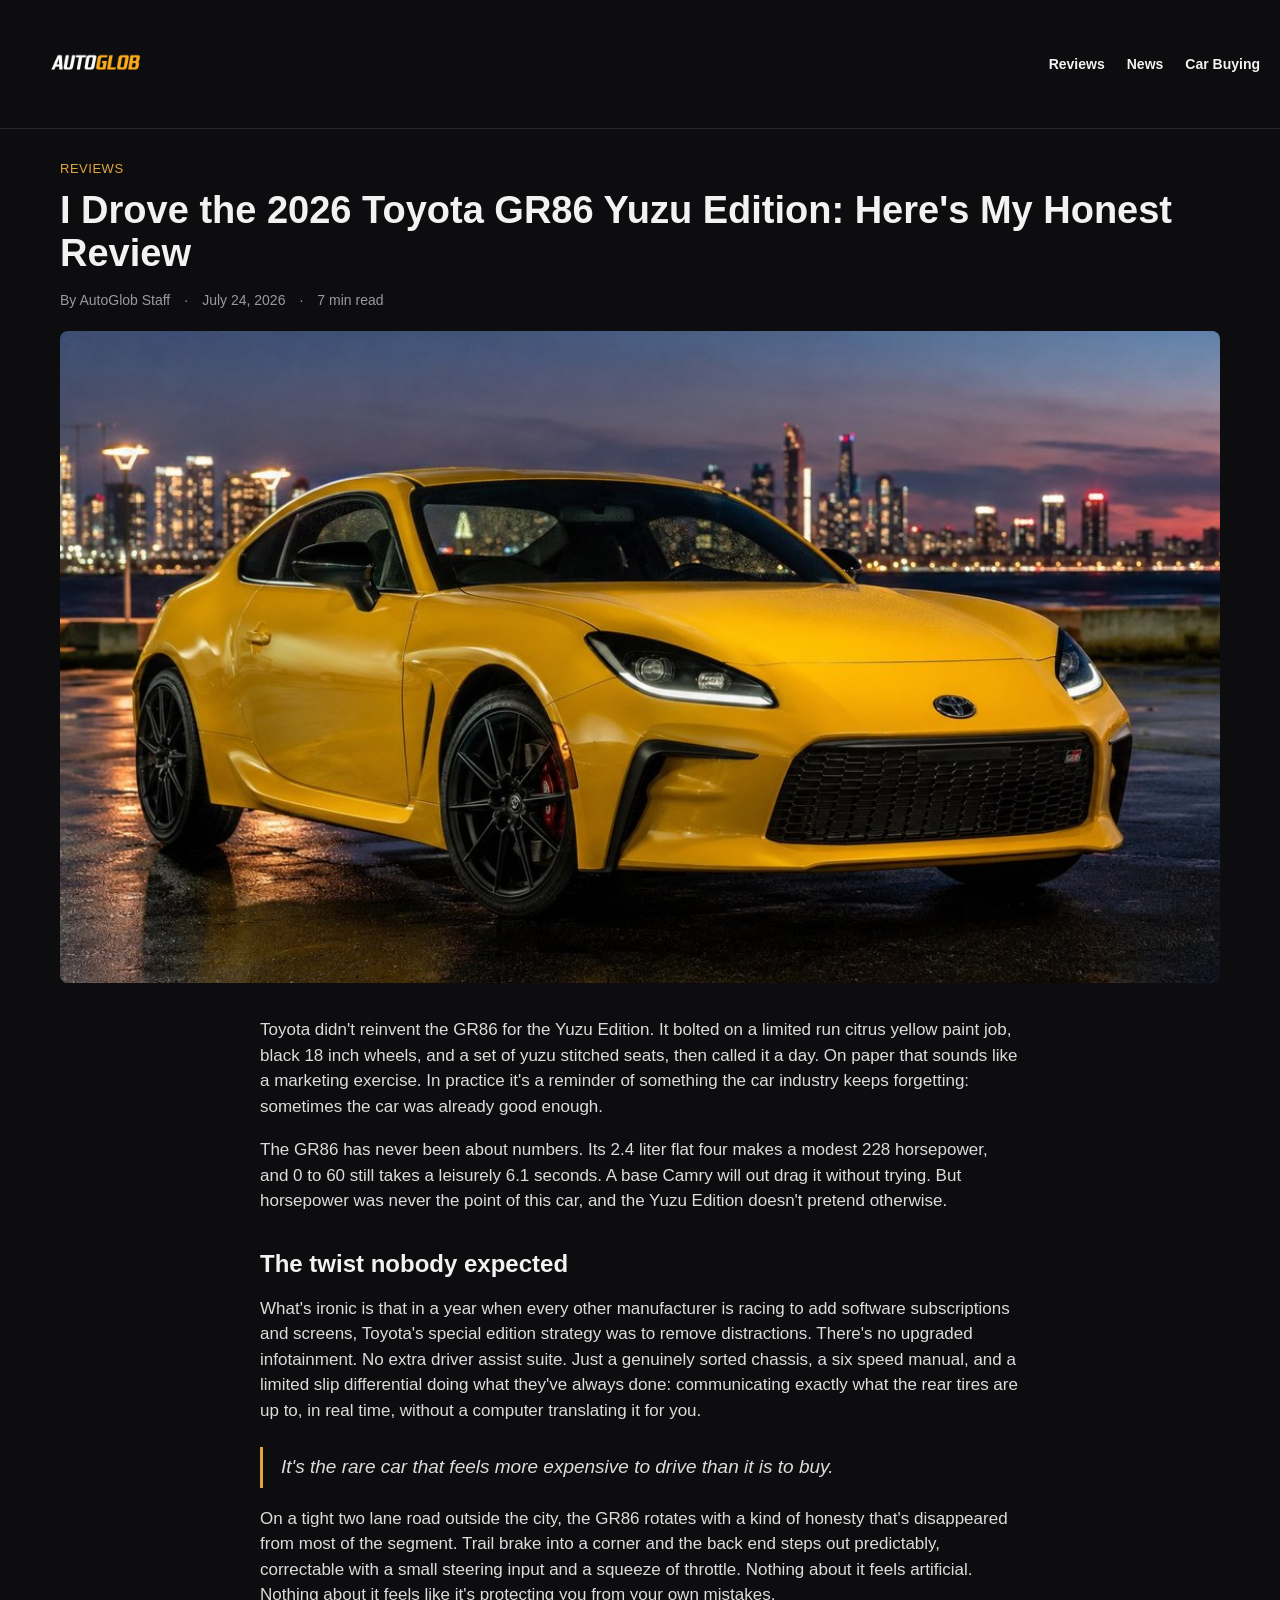
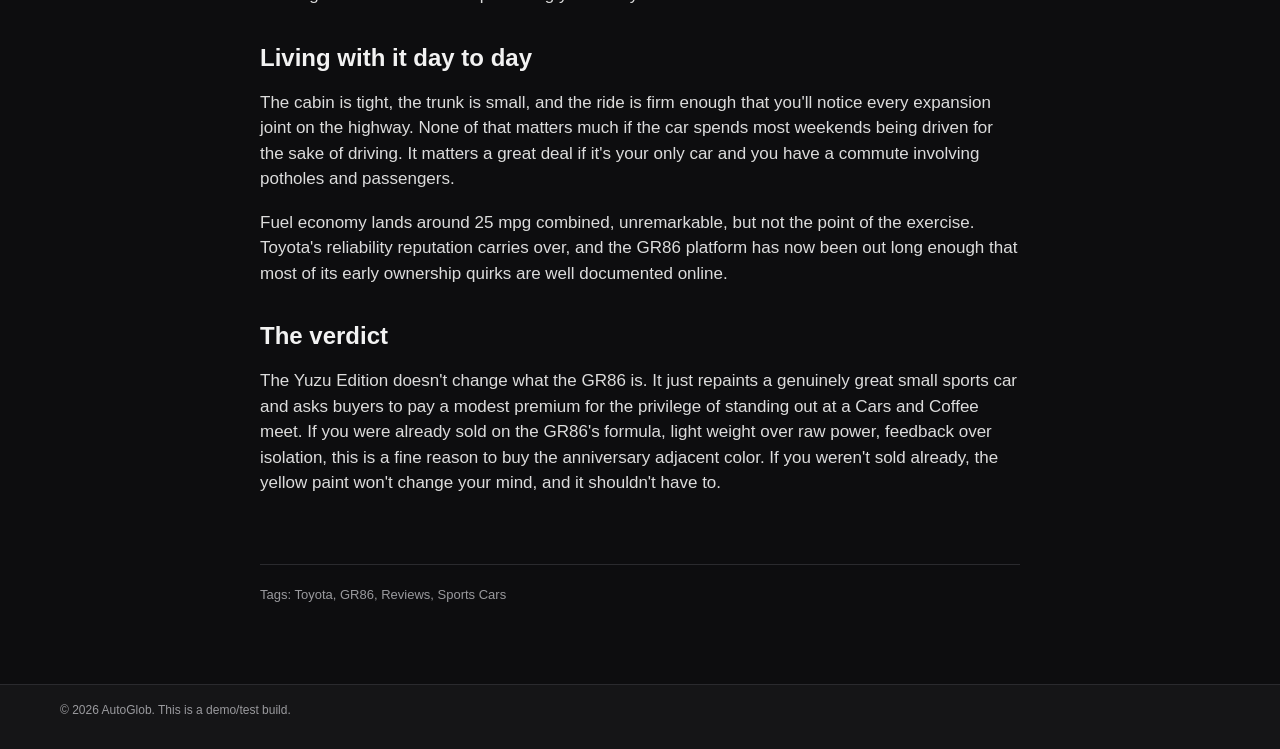
==== article-gr86-review.html @ 1a5169f1 "Add files via upload" ====
<!DOCTYPE html>
<html lang="en">
<head>
<meta charset="UTF-8">
<meta name="viewport" content="width=device-width, initial-scale=1">
<title>I Drove the 2026 Toyota GR86 Yuzu Edition: Here's My Honest Review | AutoGlob</title>
<meta name="description" content="The 2026 Toyota GR86 Yuzu Edition adds citrus paint and little else, and that's exactly why it works. Here's what it's like to actually live with one.">

<!-- Open Graph -->
<meta property="og:type" content="article">
<meta property="og:title" content="I Drove the 2026 Toyota GR86 Yuzu Edition: Here's My Honest Review">
<meta property="og:description" content="The 2026 Toyota GR86 Yuzu Edition adds citrus paint and little else, and that's exactly why it works.">
<meta property="og:image" content="https://REPLACE-WITH-YOUR-DOMAIN/hero-gr86-1200x630.jpg">
<meta property="og:url" content="https://REPLACE-WITH-YOUR-DOMAIN/article-gr86-review.html">
<meta property="og:site_name" content="AutoGlob">

<!-- Twitter Card -->
<meta name="twitter:card" content="summary_large_image">
<meta name="twitter:title" content="I Drove the 2026 Toyota GR86 Yuzu Edition: Here's My Honest Review">
<meta name="twitter:description" content="The 2026 Toyota GR86 Yuzu Edition adds citrus paint and little else, and that's exactly why it works.">
<meta name="twitter:image" content="https://REPLACE-WITH-YOUR-DOMAIN/hero-gr86-1200x630.jpg">

<link rel="stylesheet" href="style.css">
</head>
<body>

<header class="site-header">
  <div class="header-inner">
    <a class="logo" href="index.html"><img src="logo.png" alt="AutoGlob logo"></a>
    <nav class="main-nav">
      <ul>
        <li><a href="index.html">Reviews</a></li>
        <li><a href="index.html">News</a></li>
        <li><a href="index.html">Car Buying</a></li>
      </ul>
    </nav>
  </div>
</header>

<main class="container">
  <div class="article-hero">
    <div class="kicker">Reviews</div>
    <h1>I Drove the 2026 Toyota GR86 Yuzu Edition: Here's My Honest Review</h1>
    <div class="article-meta">
      <span>By AutoGlob Staff</span>
      <span>·</span>
      <span>July 24, 2026</span>
      <span>·</span>
      <span>7 min read</span>
    </div>
    <img src="hero-gr86-1200x630.jpg" alt="2026 Toyota GR86 Yuzu Edition parked at dusk with a city skyline behind it">
  </div>

  <article class="article-body">
    <p>Toyota didn't reinvent the GR86 for the Yuzu Edition. It bolted on a limited run citrus yellow paint job, black 18 inch wheels, and a set of yuzu stitched seats, then called it a day. On paper that sounds like a marketing exercise. In practice it's a reminder of something the car industry keeps forgetting: sometimes the car was already good enough.</p>

    <p>The GR86 has never been about numbers. Its 2.4 liter flat four makes a modest 228 horsepower, and 0 to 60 still takes a leisurely 6.1 seconds. A base Camry will out drag it without trying. But horsepower was never the point of this car, and the Yuzu Edition doesn't pretend otherwise.</p>

    <h2>The twist nobody expected</h2>
    <p>What's ironic is that in a year when every other manufacturer is racing to add software subscriptions and screens, Toyota's special edition strategy was to remove distractions. There's no upgraded infotainment. No extra driver assist suite. Just a genuinely sorted chassis, a six speed manual, and a limited slip differential doing what they've always done: communicating exactly what the rear tires are up to, in real time, without a computer translating it for you.</p>

    <p class="pull-quote">It's the rare car that feels more expensive to drive than it is to buy.</p>

    <p>On a tight two lane road outside the city, the GR86 rotates with a kind of honesty that's disappeared from most of the segment. Trail brake into a corner and the back end steps out predictably, correctable with a small steering input and a squeeze of throttle. Nothing about it feels artificial. Nothing about it feels like it's protecting you from your own mistakes.</p>

    <h2>Living with it day to day</h2>
    <p>The cabin is tight, the trunk is small, and the ride is firm enough that you'll notice every expansion joint on the highway. None of that matters much if the car spends most weekends being driven for the sake of driving. It matters a great deal if it's your only car and you have a commute involving potholes and passengers.</p>

    <p>Fuel economy lands around 25 mpg combined, unremarkable, but not the point of the exercise. Toyota's reliability reputation carries over, and the GR86 platform has now been out long enough that most of its early ownership quirks are well documented online.</p>

    <h2>The verdict</h2>
    <p>The Yuzu Edition doesn't change what the GR86 is. It just repaints a genuinely great small sports car and asks buyers to pay a modest premium for the privilege of standing out at a Cars and Coffee meet. If you were already sold on the GR86's formula, light weight over raw power, feedback over isolation, this is a fine reason to buy the anniversary adjacent color. If you weren't sold already, the yellow paint won't change your mind, and it shouldn't have to.</p>
  </article>

  <div class="article-footer">
    Tags: Toyota, GR86, Reviews, Sports Cars
  </div>
</main>

<footer class="site-footer">
  <div class="footer-copy container">
    © 2026 AutoGlob. This is a demo/test build.
  </div>
</footer>

</body>
</html>
---- style.css ----
:root{
  --bg:#0d0d0f;
  --bg-alt:#151517;
  --card:#1c1c1f;
  --border:#2a2a2e;
  --text:#f2f2f2;
  --text-muted:#9a9a9e;
  --accent:#e0a63a;
  font-family:-apple-system,Segoe UI,Roboto,Helvetica,Arial,sans-serif;
}
*{box-sizing:border-box;margin:0;padding:0;}
body{background:var(--bg);color:var(--text);line-height:1.5;}
a{color:inherit;text-decoration:none;}
img{display:block;width:100%;}
.container{max-width:1200px;margin:0 auto;padding:0 20px;}

/* Top utility bar */
.topbar{background:var(--bg-alt);border-bottom:1px solid var(--border);font-size:13px;}
.topbar .container{display:flex;justify-content:flex-end;gap:20px;padding:8px 20px;color:var(--text-muted);}

/* Header / nav */
header.site-header{background:var(--bg);border-bottom:1px solid var(--border);position:sticky;top:0;z-index:10;}
.header-inner{display:flex;align-items:center;justify-content:space-between;padding:14px 20px;flex-wrap:wrap;gap:12px;}
.logo img{width:150px;}
nav.main-nav ul{display:flex;list-style:none;gap:22px;flex-wrap:wrap;font-size:14px;font-weight:600;}
nav.main-nav li{padding:6px 0;}
nav.main-nav a:hover{color:var(--accent);}

/* Hero / news strip */
.hero-strip{padding:24px 0;border-bottom:1px solid var(--border);}
.hero-grid{display:grid;grid-template-columns:repeat(3,1fr);gap:16px;}
.hero-card img{aspect-ratio:1/1;object-fit:cover;border-radius:6px;margin-bottom:10px;}
.hero-card h3{font-size:14px;font-weight:600;}

/* Page title */
.page-title{padding:32px 0 12px;}
.page-title h1{font-size:34px;font-weight:700;}
.page-title p{color:var(--text-muted);margin-top:8px;}

/* Featured reviews (3-up, vertical images) */
.featured-grid{display:grid;grid-template-columns:repeat(3,1fr);gap:24px;padding:20px 0 36px;}
.featured-card img{aspect-ratio:9/14;object-fit:cover;border-radius:6px;margin-bottom:12px;}
.featured-card h3{font-size:17px;font-weight:700;margin-bottom:6px;}
.featured-card .byline{font-size:13px;color:var(--text-muted);}

/* Recent articles grid */
.section-title{font-size:22px;font-weight:700;padding:20px 0;border-top:1px solid var(--border);}
.articles-grid{display:grid;grid-template-columns:repeat(4,1fr);gap:24px;padding-bottom:30px;}
.article-card img{aspect-ratio:4/3;object-fit:cover;border-radius:6px;margin-bottom:10px;}
.article-card .kicker{font-size:11px;text-transform:uppercase;color:var(--accent);margin-bottom:4px;letter-spacing:.04em;}
.article-card h4{font-size:15px;font-weight:700;margin-bottom:6px;}
.article-card .byline{font-size:12px;color:var(--text-muted);}

/* Pagination */
.pagination{display:flex;gap:10px;justify-content:center;align-items:center;padding:30px 0;font-size:14px;color:var(--text-muted);}
.pagination a{padding:6px 10px;border:1px solid var(--border);border-radius:4px;}

/* Article page */
.article-hero{padding:30px 0 10px;}
.article-hero .kicker{color:var(--accent);font-size:13px;text-transform:uppercase;letter-spacing:.04em;margin-bottom:10px;}
.article-hero h1{font-size:38px;font-weight:800;line-height:1.15;margin-bottom:14px;}
.article-meta{display:flex;gap:14px;color:var(--text-muted);font-size:14px;margin-bottom:20px;flex-wrap:wrap;}
.article-hero img{border-radius:8px;aspect-ratio:16/9;object-fit:cover;margin-bottom:24px;}
.article-body{max-width:760px;margin:0 auto;padding-bottom:50px;font-size:17px;}
.article-body p{margin-bottom:18px;color:#dcdcdc;}
.article-body h2{font-size:24px;margin:32px 0 14px;}
.pull-quote{border-left:3px solid var(--accent);padding:6px 0 6px 18px;margin:24px 0;font-size:19px;font-style:italic;color:var(--text);}
.article-footer{max-width:760px;margin:0 auto;padding:20px 0 60px;border-top:1px solid var(--border);color:var(--text-muted);font-size:13px;}

/* Footer */
footer.site-footer{background:var(--bg-alt);border-top:1px solid var(--border);margin-top:20px;}
.footer-top{display:flex;justify-content:space-between;align-items:center;padding:30px 20px;flex-wrap:wrap;gap:16px;}
.social-links{display:flex;gap:14px;}
.social-links a{width:32px;height:32px;border-radius:50%;background:#2a2a2e;display:flex;align-items:center;justify-content:center;font-size:13px;}
.footer-nav{display:grid;grid-template-columns:repeat(4,1fr);gap:24px;padding:20px;border-top:1px solid var(--border);}
.footer-nav h5{font-size:13px;margin-bottom:10px;color:var(--text-muted);text-transform:uppercase;letter-spacing:.04em;}
.footer-nav ul{list-style:none;font-size:13px;}
.footer-nav li{padding:4px 0;color:var(--text-muted);}
.footer-legal{display:flex;gap:16px;flex-wrap:wrap;padding:20px;border-top:1px solid var(--border);font-size:13px;color:var(--text-muted);}
.footer-copy{padding:16px 20px 30px;font-size:12px;color:var(--text-muted);}

@media (max-width:900px){
  .hero-grid,.featured-grid{grid-template-columns:repeat(2,1fr);}
  .articles-grid{grid-template-columns:repeat(2,1fr);}
  .footer-nav{grid-template-columns:repeat(2,1fr);}
  .article-hero h1{font-size:28px;}
}
@media (max-width:600px){
  .hero-grid,.featured-grid,.articles-grid{grid-template-columns:1fr;}
  .footer-nav{grid-template-columns:1fr;}
}
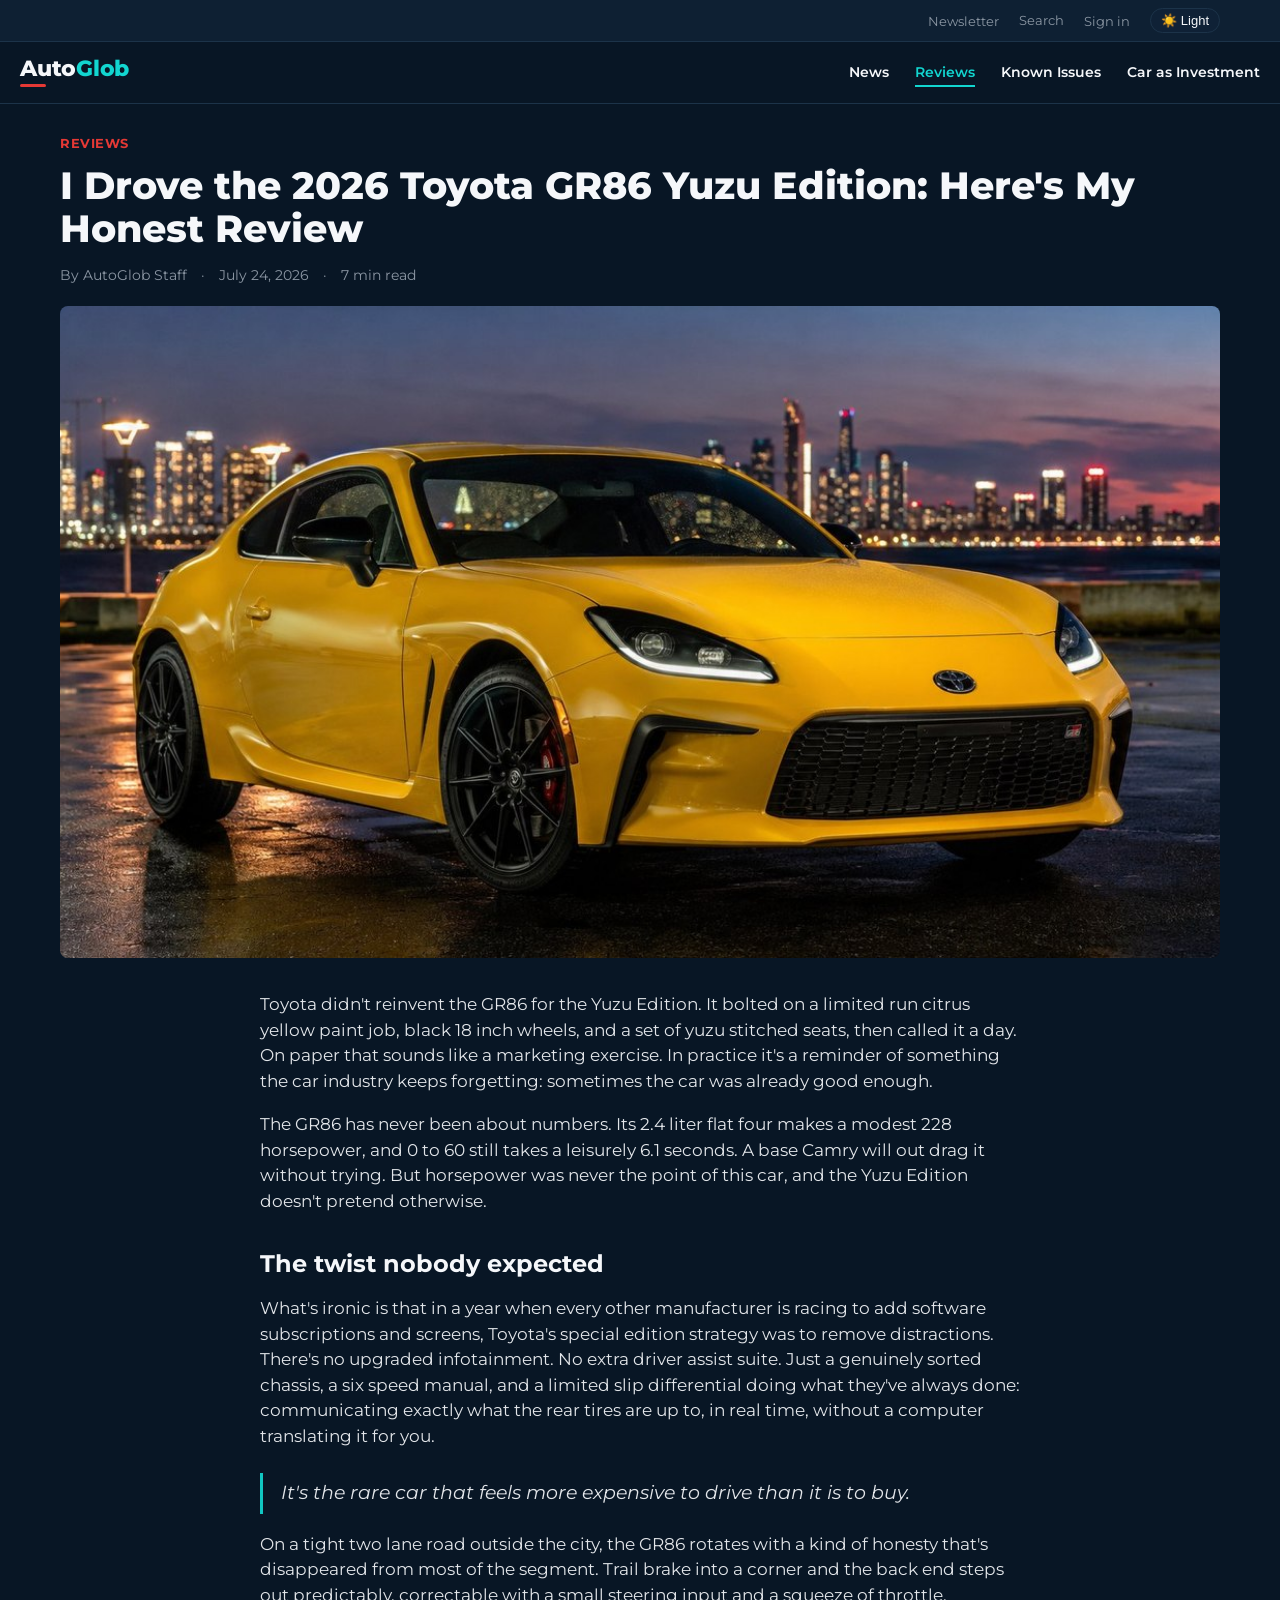
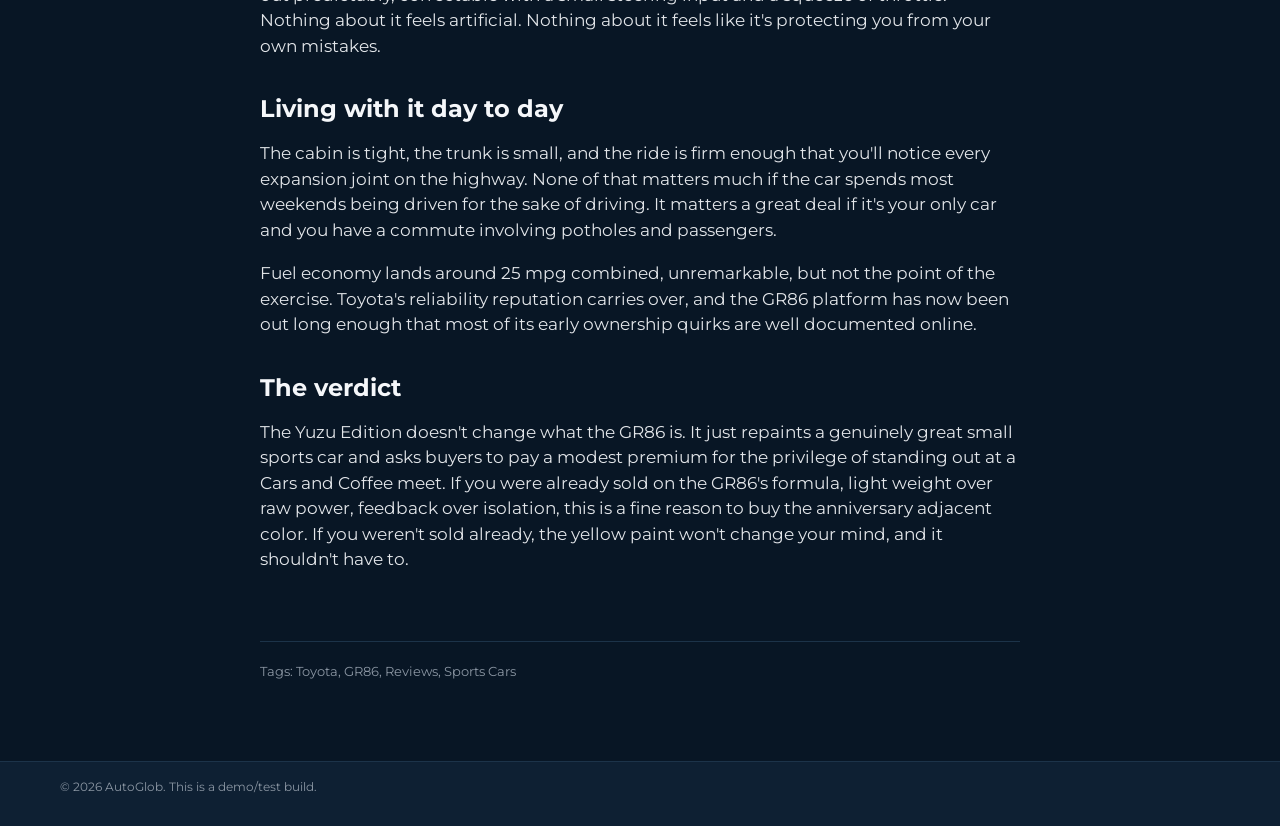
==== commit ebefff4d: "Add files via upload" ====
--- a/article-gr86-review.html
+++ b/article-gr86-review.html
@@ -6,32 +6,45 @@
 <title>I Drove the 2026 Toyota GR86 Yuzu Edition: Here's My Honest Review | AutoGlob</title>
 <meta name="description" content="The 2026 Toyota GR86 Yuzu Edition adds citrus paint and little else, and that's exactly why it works. Here's what it's like to actually live with one.">
 
-<!-- Open Graph -->
 <meta property="og:type" content="article">
 <meta property="og:title" content="I Drove the 2026 Toyota GR86 Yuzu Edition: Here's My Honest Review">
 <meta property="og:description" content="The 2026 Toyota GR86 Yuzu Edition adds citrus paint and little else, and that's exactly why it works.">
-<meta property="og:image" content="https://REPLACE-WITH-YOUR-DOMAIN/hero-gr86-1200x630.jpg">
-<meta property="og:url" content="https://REPLACE-WITH-YOUR-DOMAIN/article-gr86-review.html">
+<meta property="og:image" content="https://test777-web.github.io/test-site/hero-gr86-1200x630.jpg">
+<meta property="og:url" content="https://test777-web.github.io/test-site/article-gr86-review.html">
 <meta property="og:site_name" content="AutoGlob">
 
-<!-- Twitter Card -->
 <meta name="twitter:card" content="summary_large_image">
 <meta name="twitter:title" content="I Drove the 2026 Toyota GR86 Yuzu Edition: Here's My Honest Review">
 <meta name="twitter:description" content="The 2026 Toyota GR86 Yuzu Edition adds citrus paint and little else, and that's exactly why it works.">
-<meta name="twitter:image" content="https://REPLACE-WITH-YOUR-DOMAIN/hero-gr86-1200x630.jpg">
+<meta name="twitter:image" content="https://test777-web.github.io/test-site/hero-gr86-1200x630.jpg">
 
+<link rel="preconnect" href="https://fonts.googleapis.com">
+<link href="https://fonts.googleapis.com/css2?family=Montserrat:wght@400;600;700;800&display=swap" rel="stylesheet">
 <link rel="stylesheet" href="style.css">
 </head>
 <body>
 
+<div class="topbar">
+  <div class="container">
+    <button class="linklike" onclick="openModal('newsletterModal')">Newsletter</button>
+    <span id="searchToggle" style="cursor:pointer;" class="linklike">Search</span>
+    <button class="linklike" onclick="openModal('signinModal')">Sign in</button>
+    <button class="theme-toggle" id="themeToggle">☀️ Light</button>
+  </div>
+</div>
+
 <header class="site-header">
   <div class="header-inner">
-    <a class="logo" href="index.html"><img src="logo.png" alt="AutoGlob logo"></a>
+    <a href="index.html" class="logo-text">
+      <span class="word"><span class="auto">Auto</span><span class="glob">Glob</span></span>
+      <span class="underline"></span>
+    </a>
     <nav class="main-nav">
       <ul>
-        <li><a href="index.html">Reviews</a></li>
-        <li><a href="index.html">News</a></li>
-        <li><a href="index.html">Car Buying</a></li>
+        <li><a href="index.html#recent-articles" data-filter="all">News</a></li>
+        <li><a href="index.html#recent-articles" data-filter="Reviews" class="active">Reviews</a></li>
+        <li><a href="index.html#recent-articles" data-filter="Known Issues">Known Issues</a></li>
+        <li><a href="index.html#recent-articles" data-filter="Car as Investment">Car as Investment</a></li>
       </ul>
     </nav>
   </div>
@@ -83,5 +96,27 @@
   </div>
 </footer>
 
+<div class="modal-overlay" id="newsletterModal">
+  <div class="modal-box">
+    <h3>Subscribe to AutoGlob</h3>
+    <p>Get new reviews and car news in your inbox. (Demo form, not yet connected to an email service.)</p>
+    <form id="newsletterForm">
+      <input type="email" placeholder="you@email.com" required>
+      <button type="submit" class="btn">Subscribe</button>
+    </form>
+    <p class="modal-msg" id="newsletterMsg">Thanks! This is a demo, no email was actually sent.</p>
+    <button class="close-modal" onclick="closeModal('newsletterModal')">Close</button>
+  </div>
+</div>
+
+<div class="modal-overlay" id="signinModal">
+  <div class="modal-box">
+    <h3>Sign in</h3>
+    <p>Accounts aren't set up yet on this demo build. This is a placeholder for when login is wired to a real backend.</p>
+    <button class="close-modal" onclick="closeModal('signinModal')">Close</button>
+  </div>
+</div>
+
+<script src="site.js"></script>
 </body>
 </html>
--- a/style.css
+++ b/style.css
@@ -1,77 +1,126 @@
 :root{
-  --bg:#0d0d0f;
-  --bg-alt:#151517;
-  --card:#1c1c1f;
-  --border:#2a2a2e;
-  --text:#f2f2f2;
-  --text-muted:#9a9a9e;
-  --accent:#e0a63a;
-  font-family:-apple-system,Segoe UI,Roboto,Helvetica,Arial,sans-serif;
+  --bg:#081625;
+  --bg-alt:#0e2033;
+  --card:#0f2136;
+  --border:#1c3349;
+  --text:#f5f7fa;
+  --text-muted:#8b96a3;
+  --accent:#12d6d0;
+  --accent-red:#e53935;
+  --shadow: 0 4px 16px rgba(0,0,0,0.35);
+  font-family:'Montserrat',-apple-system,Segoe UI,Roboto,Helvetica,Arial,sans-serif;
+}
+[data-theme="light"]{
+  --bg:#f5f7fa;
+  --bg-alt:#ffffff;
+  --card:#ffffff;
+  --border:#e0e4e9;
+  --text:#081625;
+  --text-muted:#5a6572;
+  --accent:#0e9c97;
+  --accent-red:#d32f2f;
+  --shadow: 0 4px 16px rgba(8,22,37,0.08);
 }
 *{box-sizing:border-box;margin:0;padding:0;}
-body{background:var(--bg);color:var(--text);line-height:1.5;}
+body{background:var(--bg);color:var(--text);line-height:1.5;transition:background .2s ease,color .2s ease;}
 a{color:inherit;text-decoration:none;}
 img{display:block;width:100%;}
 .container{max-width:1200px;margin:0 auto;padding:0 20px;}
 
+/* Logo (text-based) */
+.logo-text{display:flex;flex-direction:column;line-height:1;font-weight:800;font-size:22px;letter-spacing:-.01em;}
+.logo-text .word{white-space:nowrap;}
+.logo-text .auto{color:var(--text);}
+.logo-text .glob{color:var(--accent);}
+.logo-text .underline{width:26px;height:3px;background:var(--accent-red);margin-top:4px;border-radius:2px;}
+
 /* Top utility bar */
 .topbar{background:var(--bg-alt);border-bottom:1px solid var(--border);font-size:13px;}
-.topbar .container{display:flex;justify-content:flex-end;gap:20px;padding:8px 20px;color:var(--text-muted);}
+.topbar .container{display:flex;justify-content:flex-end;align-items:center;gap:20px;padding:8px 20px;color:var(--text-muted);}
+.topbar button.linklike{background:none;border:none;color:var(--text-muted);font-size:13px;cursor:pointer;font-family:inherit;padding:0;}
+.topbar button.linklike:hover{color:var(--accent);}
+.theme-toggle{background:var(--card);border:1px solid var(--border);border-radius:20px;padding:4px 10px;cursor:pointer;color:var(--text);font-size:13px;}
+.theme-toggle:hover{border-color:var(--accent);}
+.search-box{display:none;align-items:center;gap:6px;}
+.search-box.open{display:flex;}
+.search-box input{background:var(--card);border:1px solid var(--border);color:var(--text);padding:4px 8px;border-radius:4px;font-size:13px;font-family:inherit;}
 
 /* Header / nav */
 header.site-header{background:var(--bg);border-bottom:1px solid var(--border);position:sticky;top:0;z-index:10;}
 .header-inner{display:flex;align-items:center;justify-content:space-between;padding:14px 20px;flex-wrap:wrap;gap:12px;}
-.logo img{width:150px;}
-nav.main-nav ul{display:flex;list-style:none;gap:22px;flex-wrap:wrap;font-size:14px;font-weight:600;}
+nav.main-nav ul{display:flex;list-style:none;gap:26px;flex-wrap:wrap;font-size:14px;font-weight:600;}
 nav.main-nav li{padding:6px 0;}
-nav.main-nav a:hover{color:var(--accent);}
+nav.main-nav a{transition:color .15s ease;border-bottom:2px solid transparent;padding-bottom:4px;}
+nav.main-nav a:hover,nav.main-nav a.active{color:var(--accent);border-bottom-color:var(--accent);}
+
+/* Modals */
+.modal-overlay{display:none;position:fixed;inset:0;background:rgba(0,0,0,0.55);z-index:100;align-items:center;justify-content:center;}
+.modal-overlay.open{display:flex;}
+.modal-box{background:var(--card);border:1px solid var(--border);border-radius:10px;padding:28px;max-width:360px;width:90%;box-shadow:var(--shadow);}
+.modal-box h3{margin-bottom:10px;font-size:18px;}
+.modal-box p{color:var(--text-muted);font-size:14px;margin-bottom:16px;}
+.modal-box input{width:100%;padding:10px;border-radius:6px;border:1px solid var(--border);background:var(--bg);color:var(--text);margin-bottom:12px;font-family:inherit;}
+.modal-box .btn{width:100%;padding:10px;border-radius:6px;border:none;background:var(--accent);color:#04201f;font-weight:700;cursor:pointer;}
+.modal-box .btn:hover{opacity:.9;}
+.modal-box .close-modal{display:block;margin-top:14px;text-align:center;color:var(--text-muted);font-size:13px;cursor:pointer;background:none;border:none;font-family:inherit;}
+.modal-msg{font-size:14px;color:var(--accent);display:none;}
+.modal-msg.show{display:block;}
 
 /* Hero / news strip */
 .hero-strip{padding:24px 0;border-bottom:1px solid var(--border);}
 .hero-grid{display:grid;grid-template-columns:repeat(3,1fr);gap:16px;}
 .hero-card img{aspect-ratio:1/1;object-fit:cover;border-radius:6px;margin-bottom:10px;}
-.hero-card h3{font-size:14px;font-weight:600;}
+.hero-card h3{font-size:14px;font-weight:600;transition:color .15s ease;}
+.hero-card:hover h3{color:var(--accent);}
 
 /* Page title */
 .page-title{padding:32px 0 12px;}
-.page-title h1{font-size:34px;font-weight:700;}
+.page-title h1{font-size:34px;font-weight:800;}
 .page-title p{color:var(--text-muted);margin-top:8px;}
 
-/* Featured reviews (3-up, vertical images) */
-.featured-grid{display:grid;grid-template-columns:repeat(3,1fr);gap:24px;padding:20px 0 36px;}
-.featured-card img{aspect-ratio:9/14;object-fit:cover;border-radius:6px;margin-bottom:12px;}
-.featured-card h3{font-size:17px;font-weight:700;margin-bottom:6px;}
-.featured-card .byline{font-size:13px;color:var(--text-muted);}
+/* Spotlight (single featured article) */
+.spotlight{display:grid;grid-template-columns:1.1fr 1fr;gap:32px;padding:24px 0 40px;align-items:center;}
+.spotlight img{border-radius:10px;aspect-ratio:16/10;object-fit:cover;box-shadow:var(--shadow);}
+.spotlight .kicker{color:var(--accent-red);font-size:13px;font-weight:700;text-transform:uppercase;letter-spacing:.05em;margin-bottom:10px;}
+.spotlight h2{font-size:30px;font-weight:800;line-height:1.2;margin-bottom:14px;transition:color .15s ease;}
+.spotlight a:hover h2{color:var(--accent);}
+.spotlight p.excerpt{color:var(--text-muted);margin-bottom:14px;}
+.spotlight .byline{font-size:13px;color:var(--text-muted);}
 
 /* Recent articles grid */
-.section-title{font-size:22px;font-weight:700;padding:20px 0;border-top:1px solid var(--border);}
-.articles-grid{display:grid;grid-template-columns:repeat(4,1fr);gap:24px;padding-bottom:30px;}
+.section-title{font-size:22px;font-weight:800;padding:20px 0;border-top:1px solid var(--border);}
+.articles-grid{display:grid;grid-template-columns:repeat(3,1fr);gap:24px;padding-bottom:30px;}
+.article-card{transition:opacity .2s ease;}
 .article-card img{aspect-ratio:4/3;object-fit:cover;border-radius:6px;margin-bottom:10px;}
-.article-card .kicker{font-size:11px;text-transform:uppercase;color:var(--accent);margin-bottom:4px;letter-spacing:.04em;}
-.article-card h4{font-size:15px;font-weight:700;margin-bottom:6px;}
+.article-card .kicker{font-size:11px;text-transform:uppercase;color:var(--accent-red);margin-bottom:4px;letter-spacing:.04em;font-weight:700;}
+.article-card h4{font-size:15px;font-weight:700;margin-bottom:6px;transition:color .15s ease;}
+.article-card:hover h4{color:var(--accent);}
 .article-card .byline{font-size:12px;color:var(--text-muted);}
+.article-card.hidden{display:none;}
 
 /* Pagination */
 .pagination{display:flex;gap:10px;justify-content:center;align-items:center;padding:30px 0;font-size:14px;color:var(--text-muted);}
 .pagination a{padding:6px 10px;border:1px solid var(--border);border-radius:4px;}
+.pagination a:hover{border-color:var(--accent);color:var(--accent);}
 
 /* Article page */
 .article-hero{padding:30px 0 10px;}
-.article-hero .kicker{color:var(--accent);font-size:13px;text-transform:uppercase;letter-spacing:.04em;margin-bottom:10px;}
+.article-hero .kicker{color:var(--accent-red);font-size:13px;text-transform:uppercase;letter-spacing:.04em;margin-bottom:10px;font-weight:700;}
 .article-hero h1{font-size:38px;font-weight:800;line-height:1.15;margin-bottom:14px;}
 .article-meta{display:flex;gap:14px;color:var(--text-muted);font-size:14px;margin-bottom:20px;flex-wrap:wrap;}
 .article-hero img{border-radius:8px;aspect-ratio:16/9;object-fit:cover;margin-bottom:24px;}
 .article-body{max-width:760px;margin:0 auto;padding-bottom:50px;font-size:17px;}
-.article-body p{margin-bottom:18px;color:#dcdcdc;}
+.article-body p{margin-bottom:18px;color:var(--text);opacity:.92;}
 .article-body h2{font-size:24px;margin:32px 0 14px;}
-.pull-quote{border-left:3px solid var(--accent);padding:6px 0 6px 18px;margin:24px 0;font-size:19px;font-style:italic;color:var(--text);}
+.pull-quote{border-left:3px solid var(--accent);padding:6px 0 6px 18px;margin:24px 0;font-size:19px;font-style:italic;}
 .article-footer{max-width:760px;margin:0 auto;padding:20px 0 60px;border-top:1px solid var(--border);color:var(--text-muted);font-size:13px;}
 
 /* Footer */
 footer.site-footer{background:var(--bg-alt);border-top:1px solid var(--border);margin-top:20px;}
 .footer-top{display:flex;justify-content:space-between;align-items:center;padding:30px 20px;flex-wrap:wrap;gap:16px;}
 .social-links{display:flex;gap:14px;}
-.social-links a{width:32px;height:32px;border-radius:50%;background:#2a2a2e;display:flex;align-items:center;justify-content:center;font-size:13px;}
+.social-links a{width:32px;height:32px;border-radius:50%;background:var(--card);border:1px solid var(--border);display:flex;align-items:center;justify-content:center;font-size:13px;transition:border-color .15s ease,color .15s ease;}
+.social-links a:hover{border-color:var(--accent);color:var(--accent);}
 .footer-nav{display:grid;grid-template-columns:repeat(4,1fr);gap:24px;padding:20px;border-top:1px solid var(--border);}
 .footer-nav h5{font-size:13px;margin-bottom:10px;color:var(--text-muted);text-transform:uppercase;letter-spacing:.04em;}
 .footer-nav ul{list-style:none;font-size:13px;}
@@ -80,12 +129,14 @@
 .footer-copy{padding:16px 20px 30px;font-size:12px;color:var(--text-muted);}
 
 @media (max-width:900px){
-  .hero-grid,.featured-grid{grid-template-columns:repeat(2,1fr);}
+  .hero-grid{grid-template-columns:repeat(2,1fr);}
   .articles-grid{grid-template-columns:repeat(2,1fr);}
   .footer-nav{grid-template-columns:repeat(2,1fr);}
   .article-hero h1{font-size:28px;}
+  .spotlight{grid-template-columns:1fr;}
 }
 @media (max-width:600px){
-  .hero-grid,.featured-grid,.articles-grid{grid-template-columns:1fr;}
+  .hero-grid,.articles-grid{grid-template-columns:1fr;}
   .footer-nav{grid-template-columns:1fr;}
+  nav.main-nav ul{gap:14px;}
 }
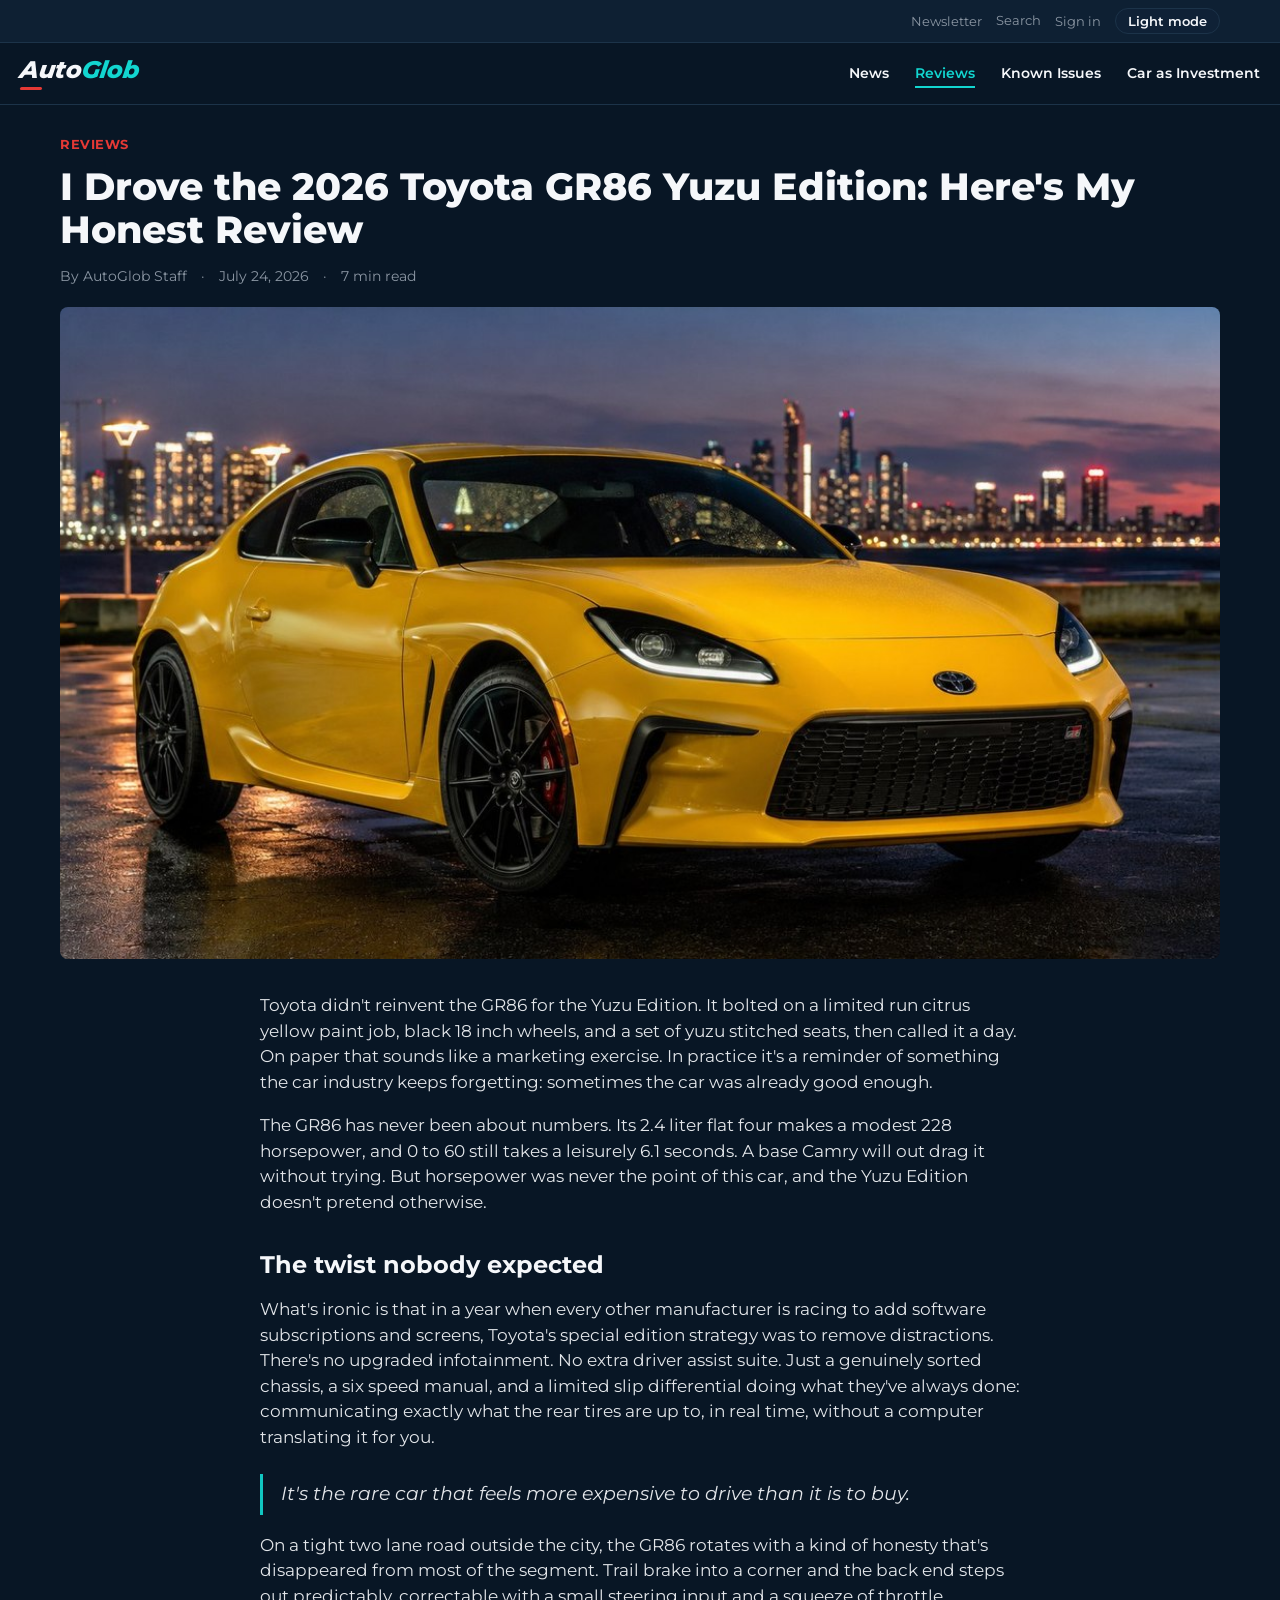
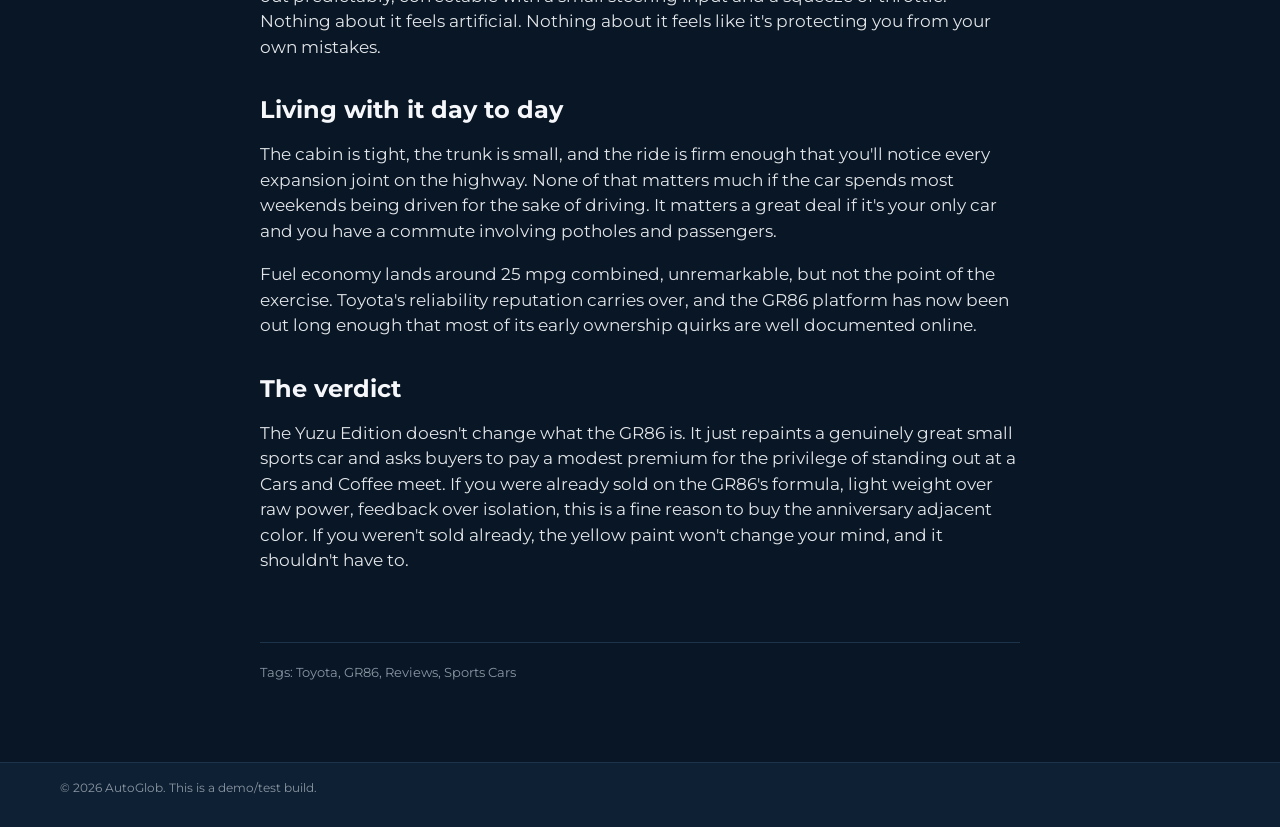
==== commit fd5e970f: "Add files via upload" ====
--- a/article-gr86-review.html
+++ b/article-gr86-review.html
@@ -1,7 +1,8 @@
 <!DOCTYPE html>
-<html lang="en">
+<html lang="en" translate="no">
 <head>
 <meta charset="UTF-8">
+<meta name="google" content="notranslate">
 <meta name="viewport" content="width=device-width, initial-scale=1">
 <title>I Drove the 2026 Toyota GR86 Yuzu Edition: Here's My Honest Review | AutoGlob</title>
 <meta name="description" content="The 2026 Toyota GR86 Yuzu Edition adds citrus paint and little else, and that's exactly why it works. Here's what it's like to actually live with one.">
@@ -29,7 +30,7 @@
     <button class="linklike" onclick="openModal('newsletterModal')">Newsletter</button>
     <span id="searchToggle" style="cursor:pointer;" class="linklike">Search</span>
     <button class="linklike" onclick="openModal('signinModal')">Sign in</button>
-    <button class="theme-toggle" id="themeToggle">☀️ Light</button>
+    <button class="theme-toggle" id="themeToggle">Light mode</button>
   </div>
 </div>
 
--- a/style.css
+++ b/style.css
@@ -27,20 +27,23 @@
 img{display:block;width:100%;}
 .container{max-width:1200px;margin:0 auto;padding:0 20px;}
 
-/* Logo (text-based) */
-.logo-text{display:flex;flex-direction:column;line-height:1;font-weight:800;font-size:22px;letter-spacing:-.01em;}
-.logo-text .word{white-space:nowrap;}
+/* Logo (text-based, cloned from brand book: bold italic slant, Auto in text color, Glob in accent cyan) */
+.logo-text{display:flex;flex-direction:column;line-height:1;}
+.logo-text .word{white-space:nowrap;font-weight:800;font-style:italic;font-size:24px;letter-spacing:-.01em;display:inline-block;transform:skewX(-8deg);}
 .logo-text .auto{color:var(--text);}
 .logo-text .glob{color:var(--accent);}
-.logo-text .underline{width:26px;height:3px;background:var(--accent-red);margin-top:4px;border-radius:2px;}
+.logo-text .underline{width:22px;height:3px;background:var(--accent-red);margin-top:5px;border-radius:2px;transform:skewX(-8deg);}
 
 /* Top utility bar */
 .topbar{background:var(--bg-alt);border-bottom:1px solid var(--border);font-size:13px;}
-.topbar .container{display:flex;justify-content:flex-end;align-items:center;gap:20px;padding:8px 20px;color:var(--text-muted);}
+.topbar .container{display:flex;flex-wrap:wrap;justify-content:flex-end;align-items:center;gap:14px;padding:8px 20px;color:var(--text-muted);row-gap:6px;}
+@media (max-width:480px){
+  .topbar .container{justify-content:center;gap:10px;}
+}
 .topbar button.linklike{background:none;border:none;color:var(--text-muted);font-size:13px;cursor:pointer;font-family:inherit;padding:0;}
 .topbar button.linklike:hover{color:var(--accent);}
-.theme-toggle{background:var(--card);border:1px solid var(--border);border-radius:20px;padding:4px 10px;cursor:pointer;color:var(--text);font-size:13px;}
-.theme-toggle:hover{border-color:var(--accent);}
+.theme-toggle{background:var(--card);border:1px solid var(--border);border-radius:20px;padding:4px 12px;cursor:pointer;color:var(--text);font-size:13px;font-weight:600;font-family:inherit;}
+.theme-toggle:hover{border-color:var(--accent);color:var(--accent);}
 .search-box{display:none;align-items:center;gap:6px;}
 .search-box.open{display:flex;}
 .search-box input{background:var(--card);border:1px solid var(--border);color:var(--text);padding:4px 8px;border-radius:4px;font-size:13px;font-family:inherit;}
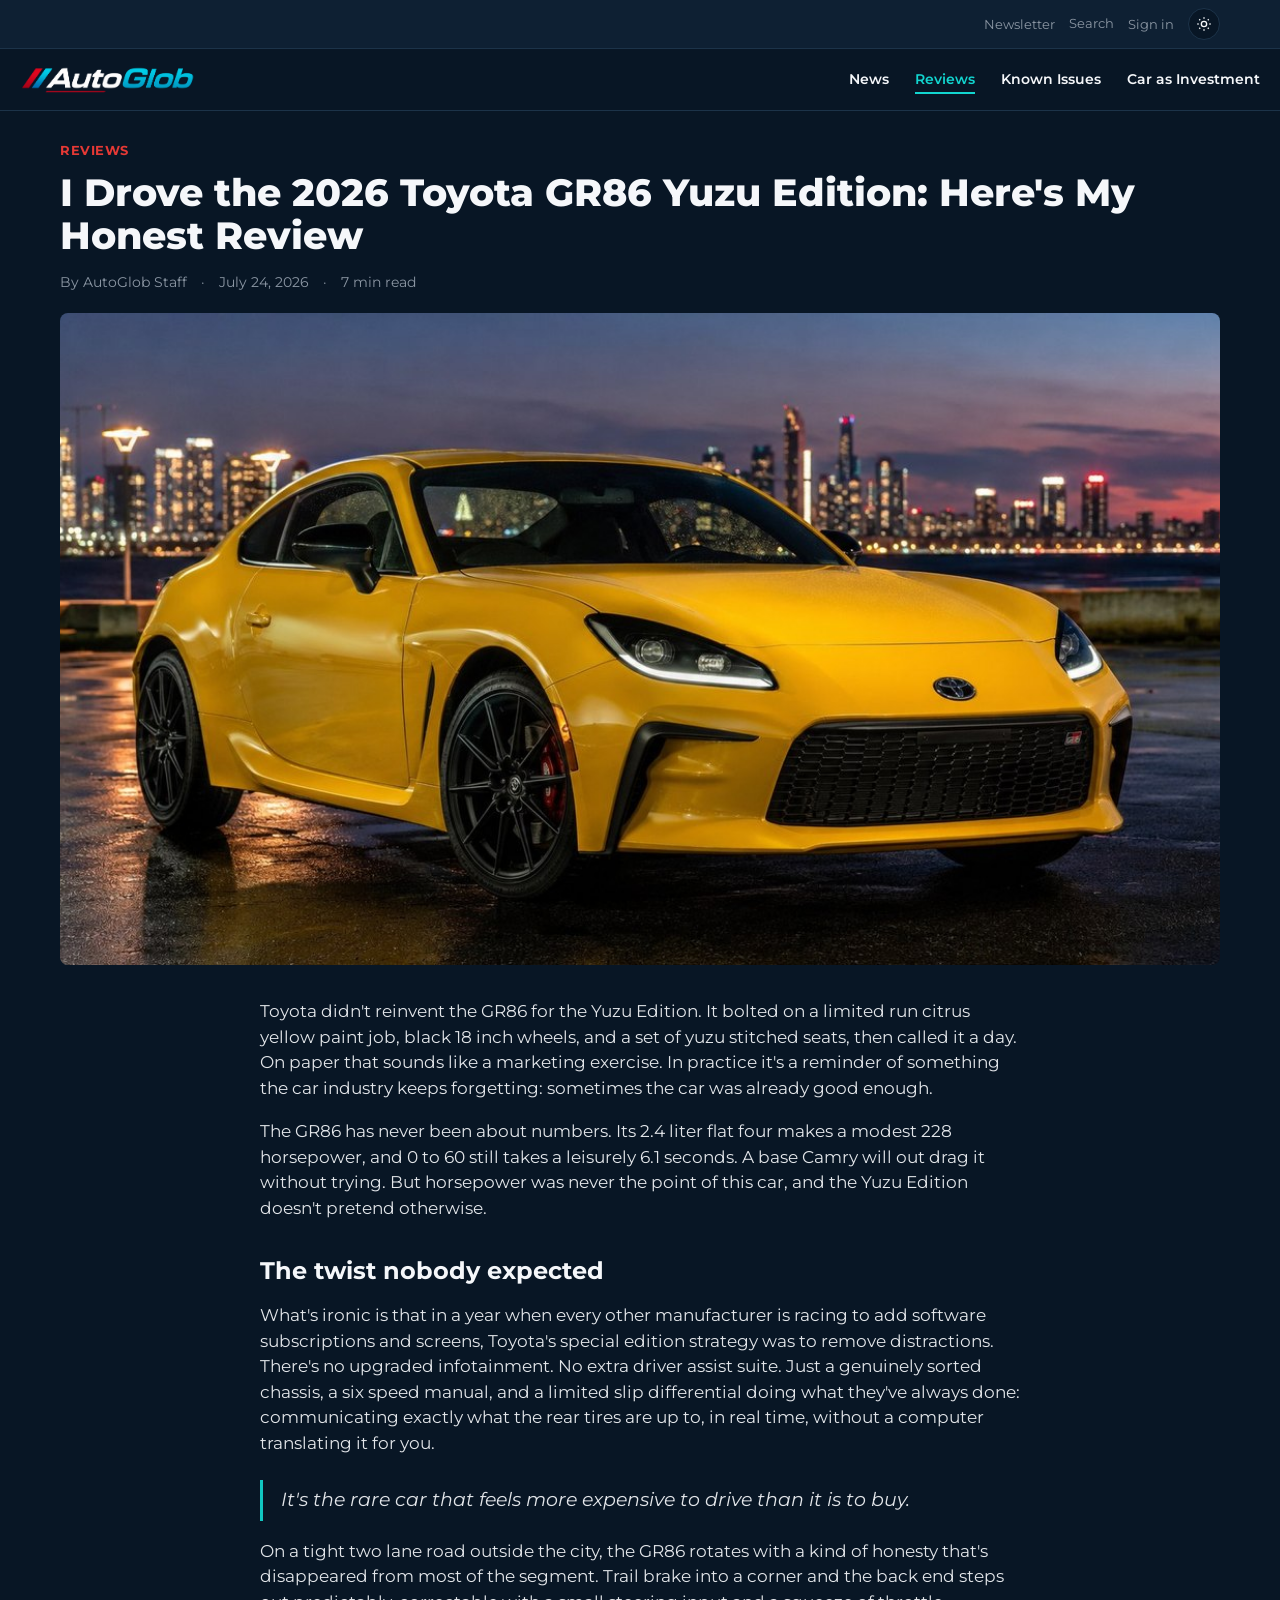
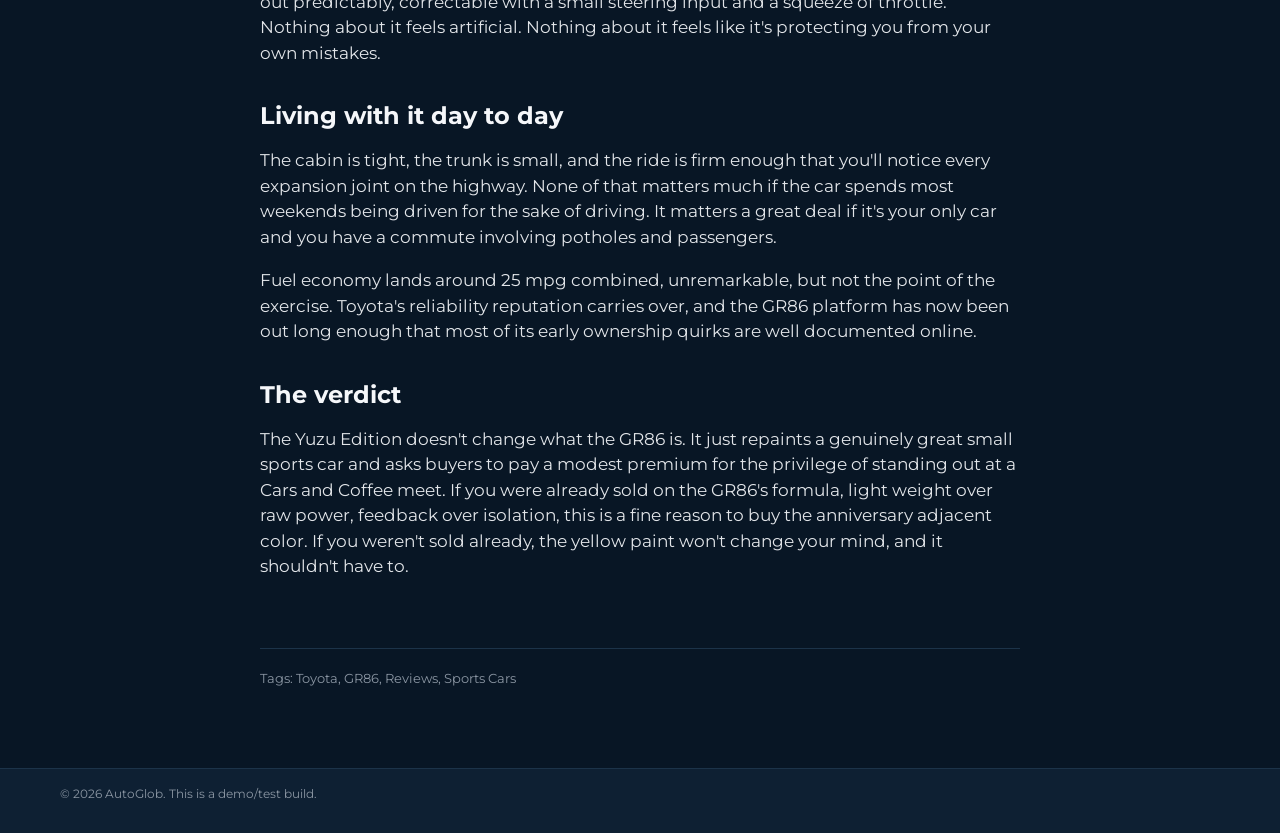
==== commit 12e8ec64: "Add files via upload" ====
--- a/article-gr86-review.html
+++ b/article-gr86-review.html
@@ -21,7 +21,7 @@
 
 <link rel="preconnect" href="https://fonts.googleapis.com">
 <link href="https://fonts.googleapis.com/css2?family=Montserrat:wght@400;600;700;800&display=swap" rel="stylesheet">
-<link rel="stylesheet" href="style.css">
+<link rel="stylesheet" href="style.css?v=3">
 </head>
 <body>
 
@@ -30,16 +30,13 @@
     <button class="linklike" onclick="openModal('newsletterModal')">Newsletter</button>
     <span id="searchToggle" style="cursor:pointer;" class="linklike">Search</span>
     <button class="linklike" onclick="openModal('signinModal')">Sign in</button>
-    <button class="theme-toggle" id="themeToggle">Light mode</button>
+    <button class="theme-toggle" id="themeToggle" aria-label="Toggle light/dark theme"><svg class="icon-sun" viewBox="0 0 24 24"><circle cx="12" cy="12" r="4"/><path d="M12 2v2M12 20v2M4.9 4.9l1.4 1.4M17.7 17.7l1.4 1.4M2 12h2M20 12h2M4.9 19.1l1.4-1.4M17.7 6.3l1.4-1.4"/></svg><svg class="icon-moon" viewBox="0 0 24 24"><path d="M21 12.8A9 9 0 1 1 11.2 3 7 7 0 0 0 21 12.8Z"/></svg></button>
   </div>
 </div>
 
 <header class="site-header">
   <div class="header-inner">
-    <a href="index.html" class="logo-text">
-      <span class="word"><span class="auto">Auto</span><span class="glob">Glob</span></span>
-      <span class="underline"></span>
-    </a>
+    <a href="index.html" class="logo-link"><img src="logo.png" alt="AutoGlob" class="logo-img"></a>
     <nav class="main-nav">
       <ul>
         <li><a href="index.html#recent-articles" data-filter="all">News</a></li>
@@ -118,6 +115,6 @@
   </div>
 </div>
 
-<script src="site.js"></script>
+<script src="site.js?v=3"></script>
 </body>
 </html>
--- a/style.css
+++ b/style.css
@@ -8,6 +8,11 @@
   --accent:#12d6d0;
   --accent-red:#e53935;
   --shadow: 0 4px 16px rgba(0,0,0,0.35);
+  --header-bg:#081625;
+  --header-bg-alt:#0e2033;
+  --header-border:#1c3349;
+  --header-text:#f5f7fa;
+  --header-muted:#8b96a3;
   font-family:'Montserrat',-apple-system,Segoe UI,Roboto,Helvetica,Arial,sans-serif;
 }
 [data-theme="light"]{
@@ -27,33 +32,35 @@
 img{display:block;width:100%;}
 .container{max-width:1200px;margin:0 auto;padding:0 20px;}
 
-/* Logo (text-based, cloned from brand book: bold italic slant, Auto in text color, Glob in accent cyan) */
-.logo-text{display:flex;flex-direction:column;line-height:1;}
-.logo-text .word{white-space:nowrap;font-weight:800;font-style:italic;font-size:24px;letter-spacing:-.01em;display:inline-block;transform:skewX(-8deg);}
-.logo-text .auto{color:var(--text);}
-.logo-text .glob{color:var(--accent);}
-.logo-text .underline{width:22px;height:3px;background:var(--accent-red);margin-top:5px;border-radius:2px;transform:skewX(-8deg);}
+/* Logo (image file) */
+.logo-link{display:flex;align-items:center;}
+.logo-img{width:auto;height:28px;display:block;}
+footer .logo-img{height:26px;}
 
 /* Top utility bar */
-.topbar{background:var(--bg-alt);border-bottom:1px solid var(--border);font-size:13px;}
-.topbar .container{display:flex;flex-wrap:wrap;justify-content:flex-end;align-items:center;gap:14px;padding:8px 20px;color:var(--text-muted);row-gap:6px;}
+.topbar{background:var(--header-bg-alt);border-bottom:1px solid var(--header-border);font-size:13px;}
+.topbar .container{display:flex;flex-wrap:wrap;justify-content:flex-end;align-items:center;gap:14px;padding:8px 20px;color:var(--header-muted);row-gap:6px;}
 @media (max-width:480px){
   .topbar .container{justify-content:center;gap:10px;}
 }
-.topbar button.linklike{background:none;border:none;color:var(--text-muted);font-size:13px;cursor:pointer;font-family:inherit;padding:0;}
+.topbar button.linklike{background:none;border:none;color:var(--header-muted);font-size:13px;cursor:pointer;font-family:inherit;padding:0;}
 .topbar button.linklike:hover{color:var(--accent);}
-.theme-toggle{background:var(--card);border:1px solid var(--border);border-radius:20px;padding:4px 12px;cursor:pointer;color:var(--text);font-size:13px;font-weight:600;font-family:inherit;}
+.theme-toggle{background:var(--header-bg);border:1px solid var(--header-border);border-radius:50%;width:32px;height:32px;display:flex;align-items:center;justify-content:center;cursor:pointer;color:var(--header-text);padding:0;}
 .theme-toggle:hover{border-color:var(--accent);color:var(--accent);}
+.theme-toggle svg{width:16px;height:16px;fill:none;stroke:currentColor;stroke-width:2;}
+.theme-toggle .icon-moon{display:none;}
+[data-theme="light"] .theme-toggle .icon-sun{display:none;}
+[data-theme="light"] .theme-toggle .icon-moon{display:block;}
 .search-box{display:none;align-items:center;gap:6px;}
 .search-box.open{display:flex;}
-.search-box input{background:var(--card);border:1px solid var(--border);color:var(--text);padding:4px 8px;border-radius:4px;font-size:13px;font-family:inherit;}
+.search-box input{background:var(--header-bg);border:1px solid var(--header-border);color:var(--header-text);padding:4px 8px;border-radius:4px;font-size:13px;font-family:inherit;}
 
-/* Header / nav */
-header.site-header{background:var(--bg);border-bottom:1px solid var(--border);position:sticky;top:0;z-index:10;}
+/* Header / nav (always dark, independent of site theme) */
+header.site-header{background:var(--header-bg);border-bottom:1px solid var(--header-border);position:sticky;top:0;z-index:10;color:var(--header-text);}
 .header-inner{display:flex;align-items:center;justify-content:space-between;padding:14px 20px;flex-wrap:wrap;gap:12px;}
 nav.main-nav ul{display:flex;list-style:none;gap:26px;flex-wrap:wrap;font-size:14px;font-weight:600;}
 nav.main-nav li{padding:6px 0;}
-nav.main-nav a{transition:color .15s ease;border-bottom:2px solid transparent;padding-bottom:4px;}
+nav.main-nav a{color:var(--header-text);transition:color .15s ease;border-bottom:2px solid transparent;padding-bottom:4px;}
 nav.main-nav a:hover,nav.main-nav a.active{color:var(--accent);border-bottom-color:var(--accent);}
 
 /* Modals */
@@ -72,7 +79,7 @@
 /* Hero / news strip */
 .hero-strip{padding:24px 0;border-bottom:1px solid var(--border);}
 .hero-grid{display:grid;grid-template-columns:repeat(3,1fr);gap:16px;}
-.hero-card img{aspect-ratio:1/1;object-fit:cover;border-radius:6px;margin-bottom:10px;}
+.hero-card img{aspect-ratio:4/3;object-fit:cover;border-radius:6px;margin-bottom:10px;}
 .hero-card h3{font-size:14px;font-weight:600;transition:color .15s ease;}
 .hero-card:hover h3{color:var(--accent);}
 
@@ -118,18 +125,18 @@
 .pull-quote{border-left:3px solid var(--accent);padding:6px 0 6px 18px;margin:24px 0;font-size:19px;font-style:italic;}
 .article-footer{max-width:760px;margin:0 auto;padding:20px 0 60px;border-top:1px solid var(--border);color:var(--text-muted);font-size:13px;}
 
-/* Footer */
-footer.site-footer{background:var(--bg-alt);border-top:1px solid var(--border);margin-top:20px;}
+/* Footer (always dark, same as header) */
+footer.site-footer{background:var(--header-bg-alt);border-top:1px solid var(--header-border);margin-top:20px;color:var(--header-text);}
 .footer-top{display:flex;justify-content:space-between;align-items:center;padding:30px 20px;flex-wrap:wrap;gap:16px;}
 .social-links{display:flex;gap:14px;}
-.social-links a{width:32px;height:32px;border-radius:50%;background:var(--card);border:1px solid var(--border);display:flex;align-items:center;justify-content:center;font-size:13px;transition:border-color .15s ease,color .15s ease;}
+.social-links a{width:32px;height:32px;border-radius:50%;background:var(--header-bg);border:1px solid var(--header-border);color:var(--header-text);display:flex;align-items:center;justify-content:center;font-size:13px;transition:border-color .15s ease,color .15s ease;}
 .social-links a:hover{border-color:var(--accent);color:var(--accent);}
-.footer-nav{display:grid;grid-template-columns:repeat(4,1fr);gap:24px;padding:20px;border-top:1px solid var(--border);}
-.footer-nav h5{font-size:13px;margin-bottom:10px;color:var(--text-muted);text-transform:uppercase;letter-spacing:.04em;}
+.footer-nav{display:grid;grid-template-columns:repeat(4,1fr);gap:24px;padding:20px;border-top:1px solid var(--header-border);}
+.footer-nav h5{font-size:13px;margin-bottom:10px;color:var(--header-muted);text-transform:uppercase;letter-spacing:.04em;}
 .footer-nav ul{list-style:none;font-size:13px;}
-.footer-nav li{padding:4px 0;color:var(--text-muted);}
-.footer-legal{display:flex;gap:16px;flex-wrap:wrap;padding:20px;border-top:1px solid var(--border);font-size:13px;color:var(--text-muted);}
-.footer-copy{padding:16px 20px 30px;font-size:12px;color:var(--text-muted);}
+.footer-nav li{padding:4px 0;color:var(--header-muted);}
+.footer-legal{display:flex;gap:16px;flex-wrap:wrap;padding:20px;border-top:1px solid var(--header-border);font-size:13px;color:var(--header-muted);}
+.footer-copy{padding:16px 20px 30px;font-size:12px;color:var(--header-muted);}
 
 @media (max-width:900px){
   .hero-grid{grid-template-columns:repeat(2,1fr);}
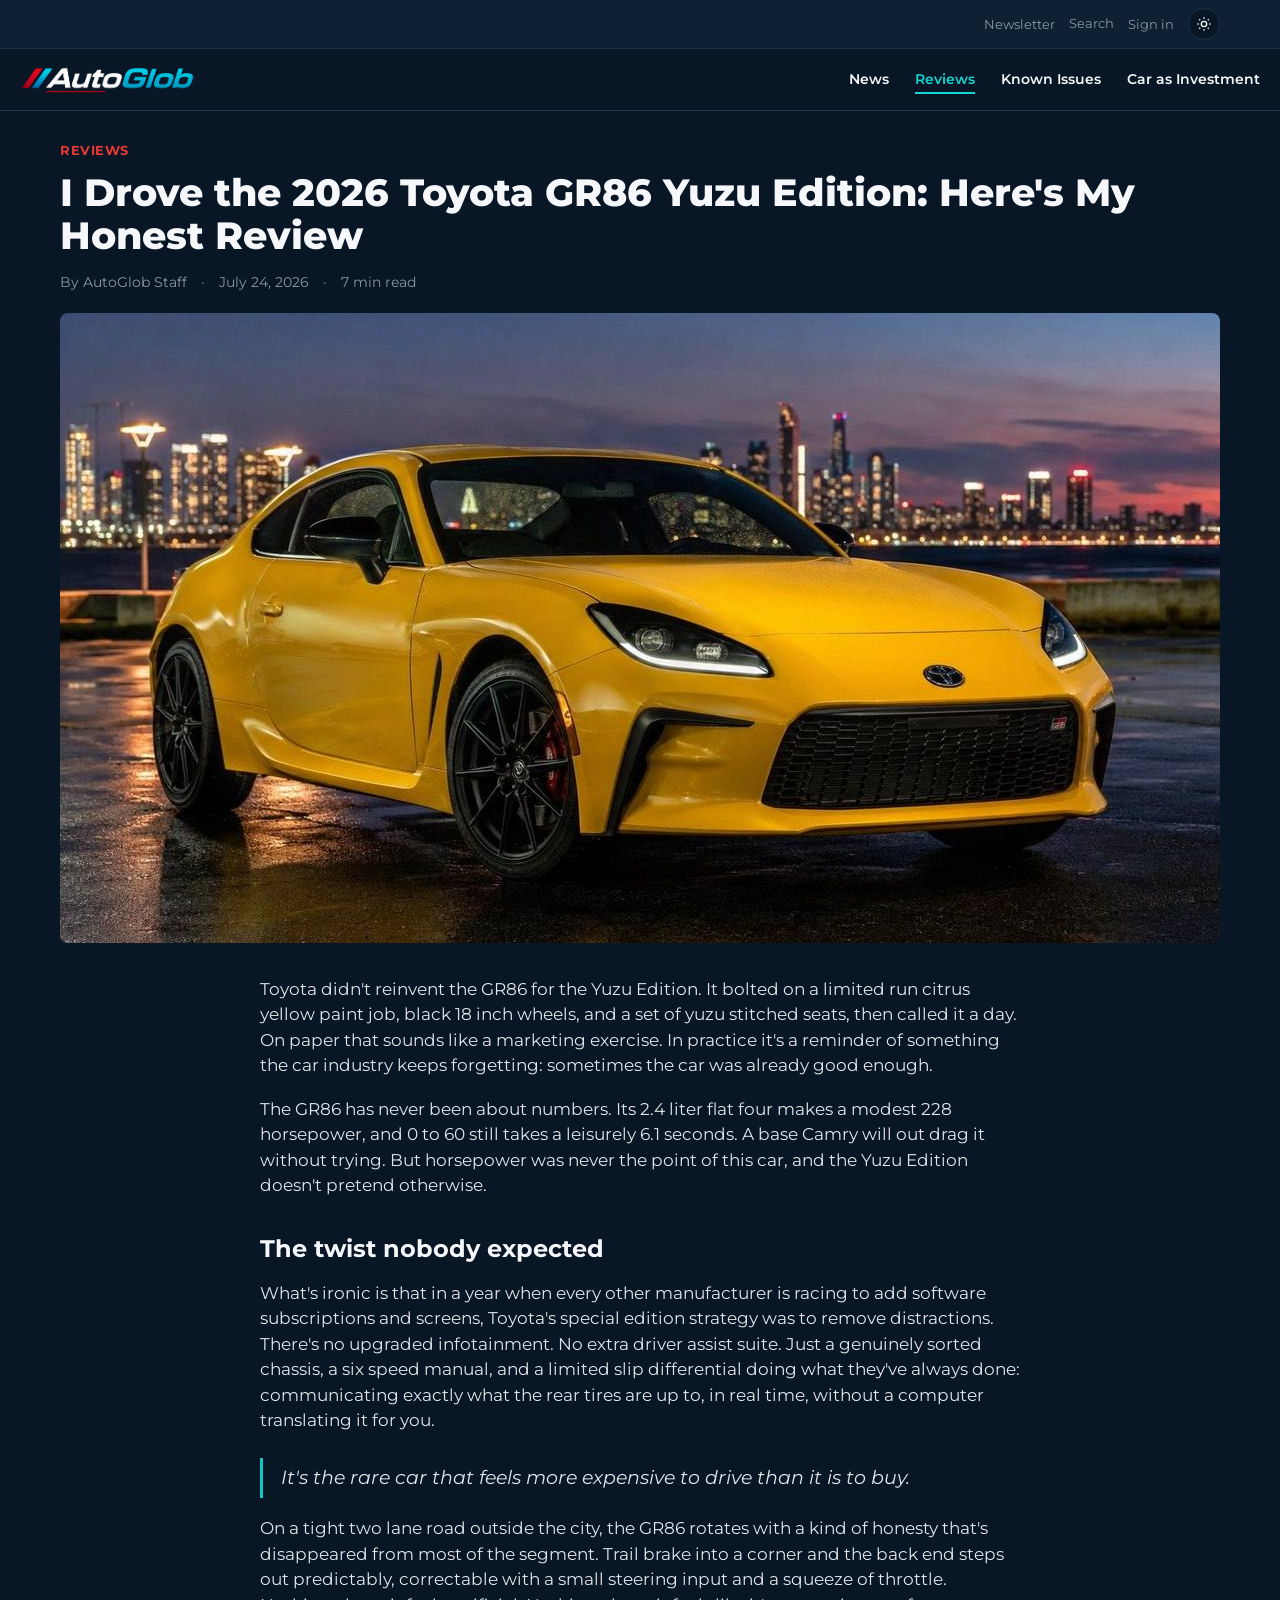
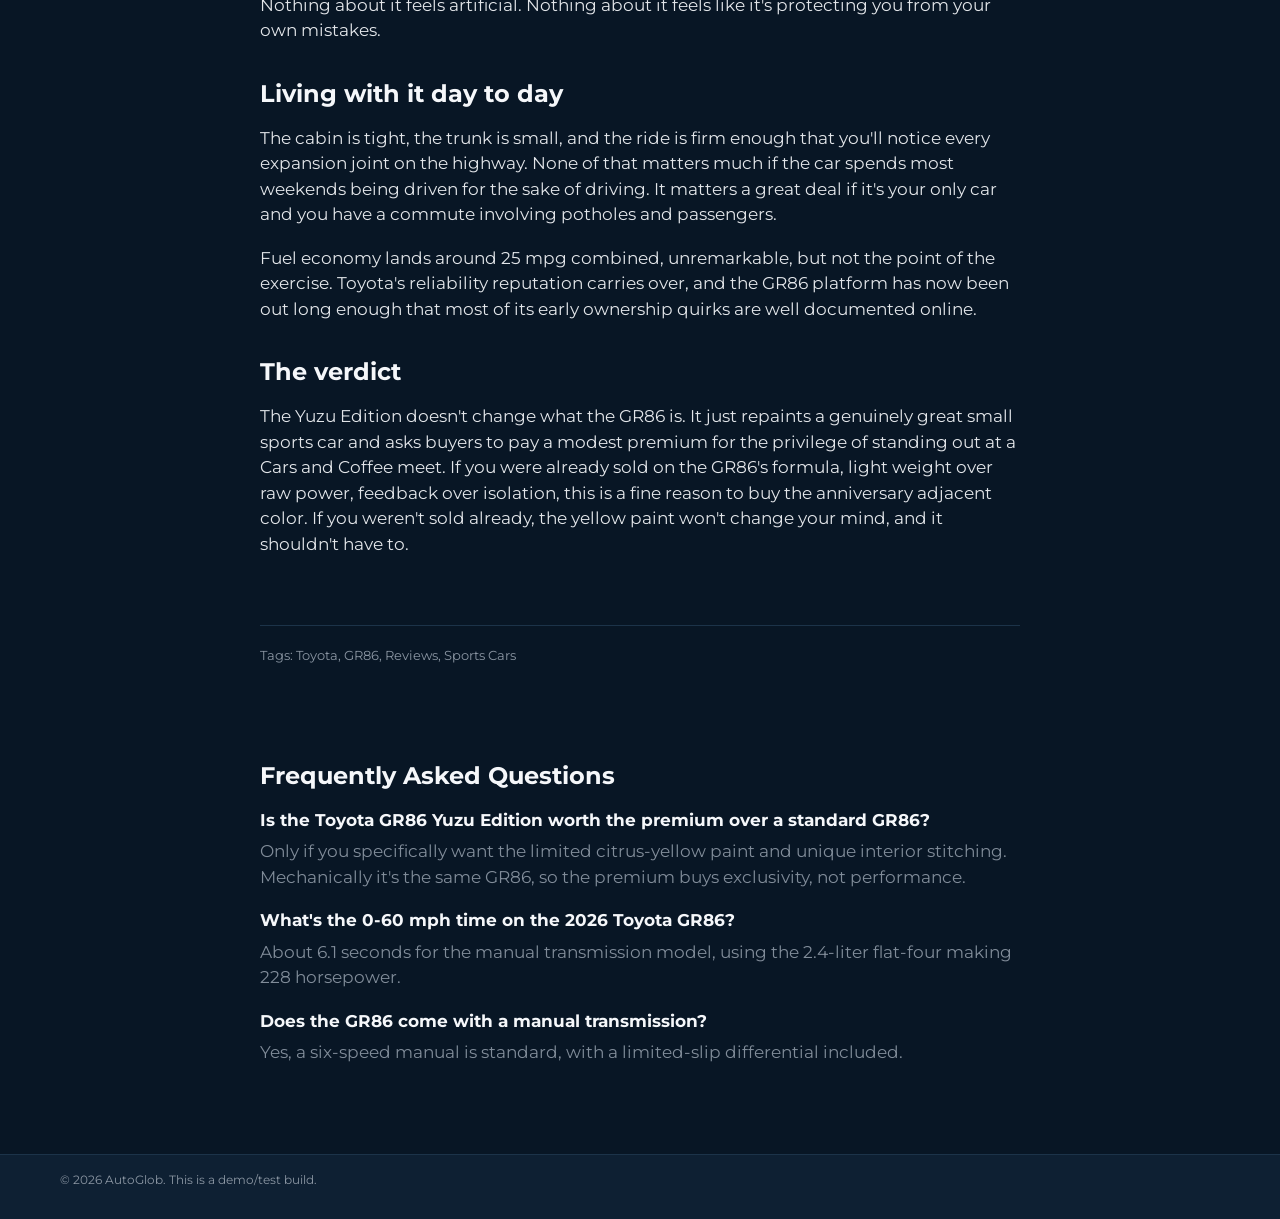
==== commit e2b565aa: "Add files via upload" ====
--- a/article-gr86-review.html
+++ b/article-gr86-review.html
@@ -21,7 +21,69 @@
 
 <link rel="preconnect" href="https://fonts.googleapis.com">
 <link href="https://fonts.googleapis.com/css2?family=Montserrat:wght@400;600;700;800&display=swap" rel="stylesheet">
-<link rel="stylesheet" href="style.css?v=3">
+<link rel="stylesheet" href="style.css?v=5">
+<link rel="canonical" href="https://test777-web.github.io/test-site/article-gr86-review.html">
+<script type="application/ld+json">
+{
+  "@context": "https://schema.org",
+  "@type": "Organization",
+  "name": "AutoGlob",
+  "url": "https://test777-web.github.io/test-site/index.html",
+  "logo": "https://test777-web.github.io/test-site/logo.png",
+  "sameAs": []
+}
+</script>
+<script type="application/ld+json">
+{
+  "@context": "https://schema.org",
+  "@type": "BreadcrumbList",
+  "itemListElement": [
+    {"@type":"ListItem","position":1,"name":"Home","item":"https://test777-web.github.io/test-site/index.html"},
+    {"@type":"ListItem","position":2,"name":"Reviews","item":"https://test777-web.github.io/test-site/index.html#recent-articles"},
+    {"@type":"ListItem","position":3,"name":"I Drove the 2026 Toyota GR86 Yuzu Edition: Here's My Honest ","item":"https://test777-web.github.io/test-site/article-gr86-review.html"}
+  ]
+}
+</script>
+<script type="application/ld+json">
+{
+  "@context": "https://schema.org",
+  "@type": "NewsArticle",
+  "headline": "I Drove the 2026 Toyota GR86 Yuzu Edition: Here's My Honest Review",
+  "image": ["https://test777-web.github.io/test-site/hero-gr86-1200x630.jpg"],
+  "datePublished": "2026-07-24T08:00:00-04:00",
+  "dateModified": "2026-07-24T08:00:00-04:00",
+  "author": {"@type": "Organization", "name": "AutoGlob Staff"},
+  "publisher": {
+    "@type": "Organization",
+    "name": "AutoGlob",
+    "logo": {"@type": "ImageObject", "url": "https://test777-web.github.io/test-site/logo.png"}
+  },
+  "mainEntityOfPage": {"@type": "WebPage", "@id": "https://test777-web.github.io/test-site/article-gr86-review.html"}
+}
+</script>
+<script type="application/ld+json">
+{
+  "@context": "https://schema.org",
+  "@type": "FAQPage",
+  "mainEntity": [
+    {
+      "@type": "Question",
+      "name": "Is the Toyota GR86 Yuzu Edition worth the premium over a standard GR86?",
+      "acceptedAnswer": {"@type": "Answer", "text": "Only if you specifically want the limited citrus-yellow paint and unique interior stitching. Mechanically it's the same GR86, so the premium buys exclusivity, not performance."}
+    },
+    {
+      "@type": "Question",
+      "name": "What's the 0-60 mph time on the 2026 Toyota GR86?",
+      "acceptedAnswer": {"@type": "Answer", "text": "About 6.1 seconds for the manual transmission model, using the 2.4-liter flat-four making 228 horsepower."}
+    },
+    {
+      "@type": "Question",
+      "name": "Does the GR86 come with a manual transmission?",
+      "acceptedAnswer": {"@type": "Answer", "text": "Yes, a six-speed manual is standard, with a limited-slip differential included."}
+    }
+  ]
+}
+</script>
 </head>
 <body>
 
@@ -59,7 +121,7 @@
       <span>·</span>
       <span>7 min read</span>
     </div>
-    <img src="hero-gr86-1200x630.jpg" alt="2026 Toyota GR86 Yuzu Edition parked at dusk with a city skyline behind it">
+    <img src="hero-gr86-1200x630.jpg" alt="2026 Toyota GR86 Yuzu Edition parked at dusk with a city skyline behind it" loading="eager" fetchpriority="high" width="1200" height="630">
   </div>
 
   <article class="article-body">
@@ -86,6 +148,21 @@
   <div class="article-footer">
     Tags: Toyota, GR86, Reviews, Sports Cars
   </div>
+<section class="article-body" style="padding-top:0;">
+  <h2>Frequently Asked Questions</h2>
+  <div style="margin-bottom:18px;">
+    <h3 style="font-size:17px;margin-bottom:6px;">Is the Toyota GR86 Yuzu Edition worth the premium over a standard GR86?</h3>
+    <p style="color:var(--text-muted);margin-bottom:0;">Only if you specifically want the limited citrus-yellow paint and unique interior stitching. Mechanically it's the same GR86, so the premium buys exclusivity, not performance.</p>
+  </div>
+  <div style="margin-bottom:18px;">
+    <h3 style="font-size:17px;margin-bottom:6px;">What's the 0-60 mph time on the 2026 Toyota GR86?</h3>
+    <p style="color:var(--text-muted);margin-bottom:0;">About 6.1 seconds for the manual transmission model, using the 2.4-liter flat-four making 228 horsepower.</p>
+  </div>
+  <div style="margin-bottom:18px;">
+    <h3 style="font-size:17px;margin-bottom:6px;">Does the GR86 come with a manual transmission?</h3>
+    <p style="color:var(--text-muted);margin-bottom:0;">Yes, a six-speed manual is standard, with a limited-slip differential included.</p>
+  </div>
+</section>
 </main>
 
 <footer class="site-footer">
@@ -115,6 +192,26 @@
   </div>
 </div>
 
-<script src="site.js?v=3"></script>
+<script>
+(function () {
+  var btn = document.getElementById("themeToggle");
+  if (!btn) return;
+  var root = document.documentElement;
+  var saved = null;
+  try { saved = localStorage.getItem("autoglob-theme"); } catch (e) {}
+  if (saved === "light") root.setAttribute("data-theme", "light");
+  btn.onclick = function () {
+    var isLight = root.getAttribute("data-theme") === "light";
+    if (isLight) {
+      root.removeAttribute("data-theme");
+      try { localStorage.setItem("autoglob-theme", "dark"); } catch (e) {}
+    } else {
+      root.setAttribute("data-theme", "light");
+      try { localStorage.setItem("autoglob-theme", "light"); } catch (e) {}
+    }
+  };
+})();
+</script>
+<script src="site.js?v=5"></script>
 </body>
 </html>
--- a/style.css
+++ b/style.css
@@ -76,13 +76,6 @@
 .modal-msg{font-size:14px;color:var(--accent);display:none;}
 .modal-msg.show{display:block;}
 
-/* Hero / news strip */
-.hero-strip{padding:24px 0;border-bottom:1px solid var(--border);}
-.hero-grid{display:grid;grid-template-columns:repeat(3,1fr);gap:16px;}
-.hero-card img{aspect-ratio:4/3;object-fit:cover;border-radius:6px;margin-bottom:10px;}
-.hero-card h3{font-size:14px;font-weight:600;transition:color .15s ease;}
-.hero-card:hover h3{color:var(--accent);}
-
 /* Page title */
 .page-title{padding:32px 0 12px;}
 .page-title h1{font-size:34px;font-weight:800;}
@@ -138,15 +131,36 @@
 .footer-legal{display:flex;gap:16px;flex-wrap:wrap;padding:20px;border-top:1px solid var(--header-border);font-size:13px;color:var(--header-muted);}
 .footer-copy{padding:16px 20px 30px;font-size:12px;color:var(--header-muted);}
 
+/* Tools / Calculators page */
+.tools-intro{padding:30px 0 10px;}
+.tools-intro h1{font-size:34px;font-weight:800;margin-bottom:10px;}
+.tools-intro p{color:var(--text-muted);max-width:640px;}
+.tools-nav{display:flex;flex-wrap:wrap;gap:10px;padding:20px 0 10px;}
+.tools-nav a{font-size:13px;padding:6px 12px;border:1px solid var(--border);border-radius:20px;color:var(--text-muted);}
+.tools-nav a:hover{border-color:var(--accent);color:var(--accent);}
+.calc-card{background:var(--card);border:1px solid var(--border);border-radius:10px;padding:24px;margin:20px 0;scroll-margin-top:20px;}
+.calc-card h2{font-size:20px;margin-bottom:6px;}
+.calc-card .calc-desc{color:var(--text-muted);font-size:14px;margin-bottom:18px;}
+.calc-row{display:grid;grid-template-columns:1fr 1fr;gap:14px;margin-bottom:14px;}
+.calc-field label{display:block;font-size:12px;color:var(--text-muted);margin-bottom:5px;text-transform:uppercase;letter-spacing:.03em;}
+.calc-field input,.calc-field select{width:100%;padding:9px 10px;border-radius:6px;border:1px solid var(--border);background:var(--bg);color:var(--text);font-family:inherit;font-size:14px;}
+.calc-btn{background:var(--accent);color:#04201f;border:none;padding:10px 20px;border-radius:6px;font-weight:700;cursor:pointer;font-family:inherit;font-size:14px;}
+.calc-btn:hover{opacity:.9;}
+.calc-result{margin-top:16px;padding:14px;border-radius:8px;background:var(--bg);border-left:3px solid var(--accent);font-size:14px;line-height:1.6;display:none;}
+.calc-result.show{display:block;}
+.calc-result strong{color:var(--accent);}
+.calc-note{font-size:12px;color:var(--text-muted);margin-top:10px;font-style:italic;}
+@media (max-width:600px){
+  .calc-row{grid-template-columns:1fr;}
+}
 @media (max-width:900px){
-  .hero-grid{grid-template-columns:repeat(2,1fr);}
   .articles-grid{grid-template-columns:repeat(2,1fr);}
   .footer-nav{grid-template-columns:repeat(2,1fr);}
   .article-hero h1{font-size:28px;}
   .spotlight{grid-template-columns:1fr;}
 }
 @media (max-width:600px){
-  .hero-grid,.articles-grid{grid-template-columns:1fr;}
+  .articles-grid{grid-template-columns:1fr;}
   .footer-nav{grid-template-columns:1fr;}
   nav.main-nav ul{gap:14px;}
 }
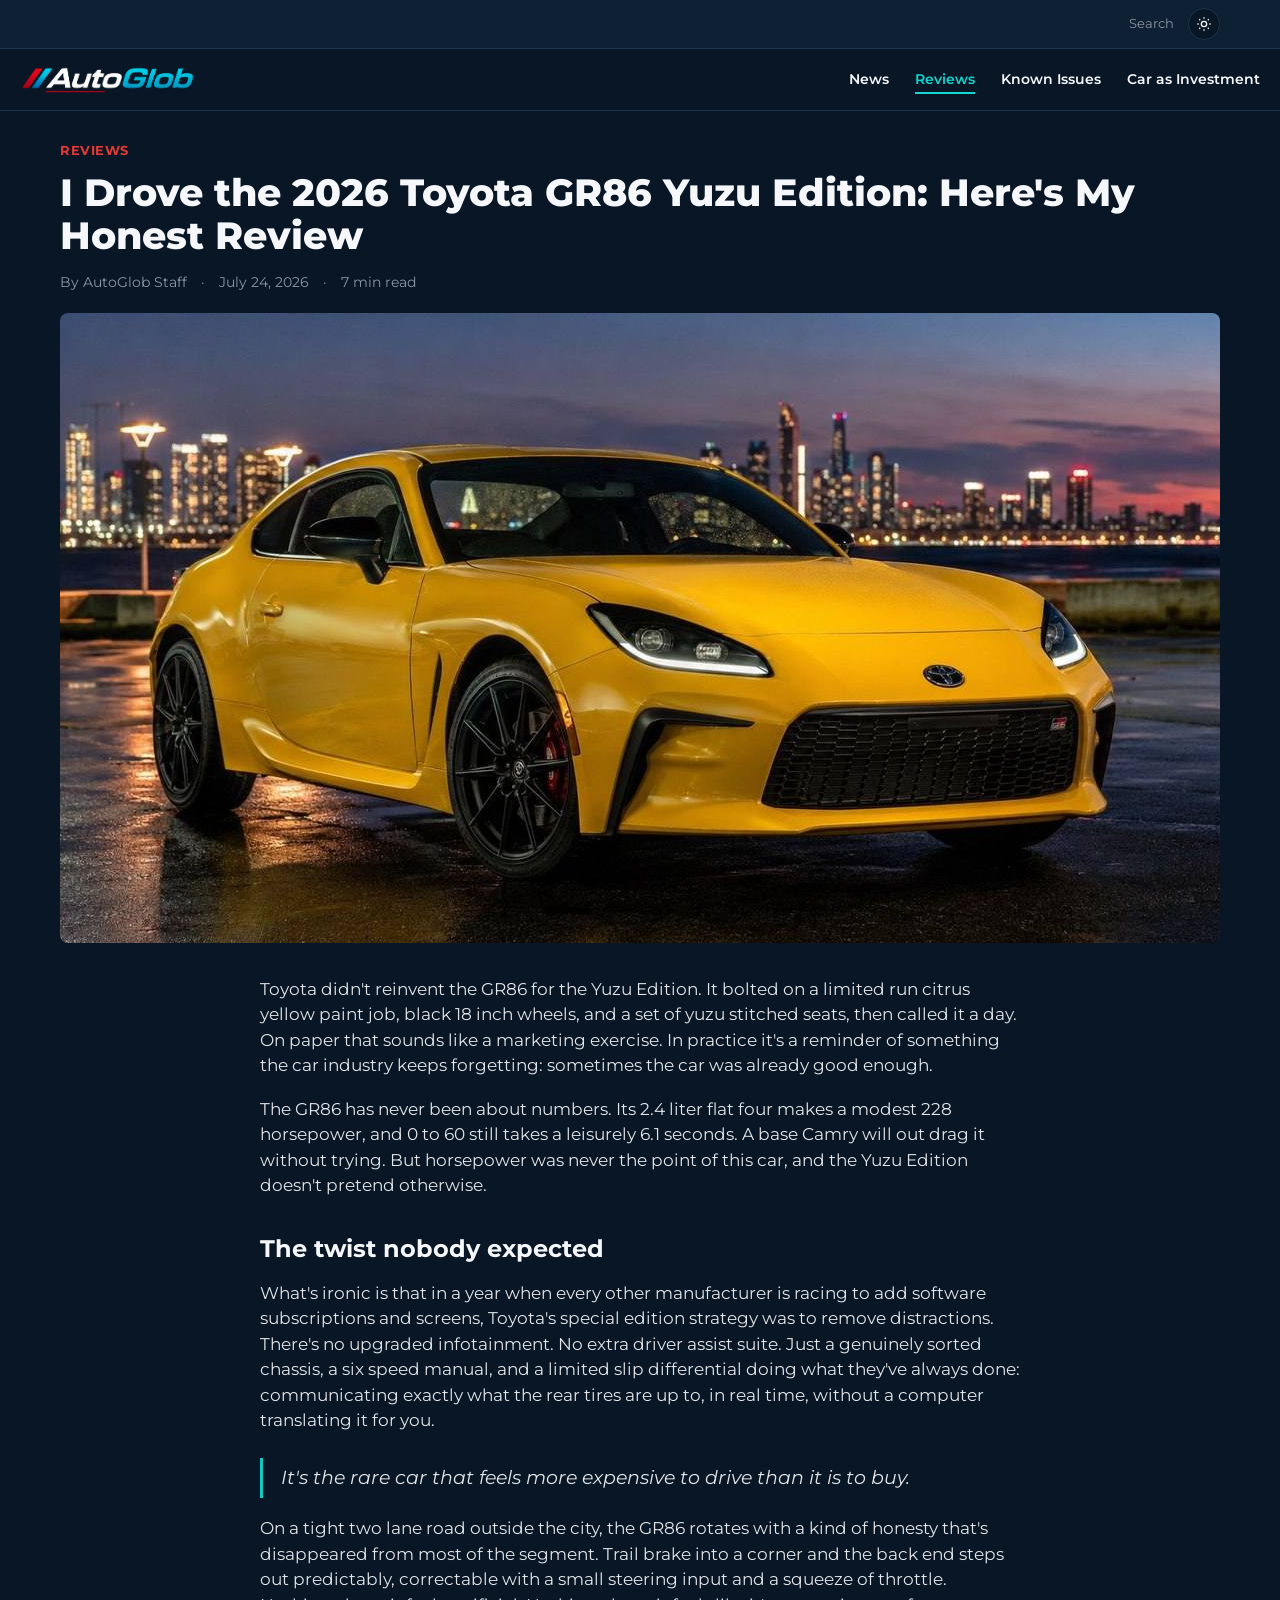
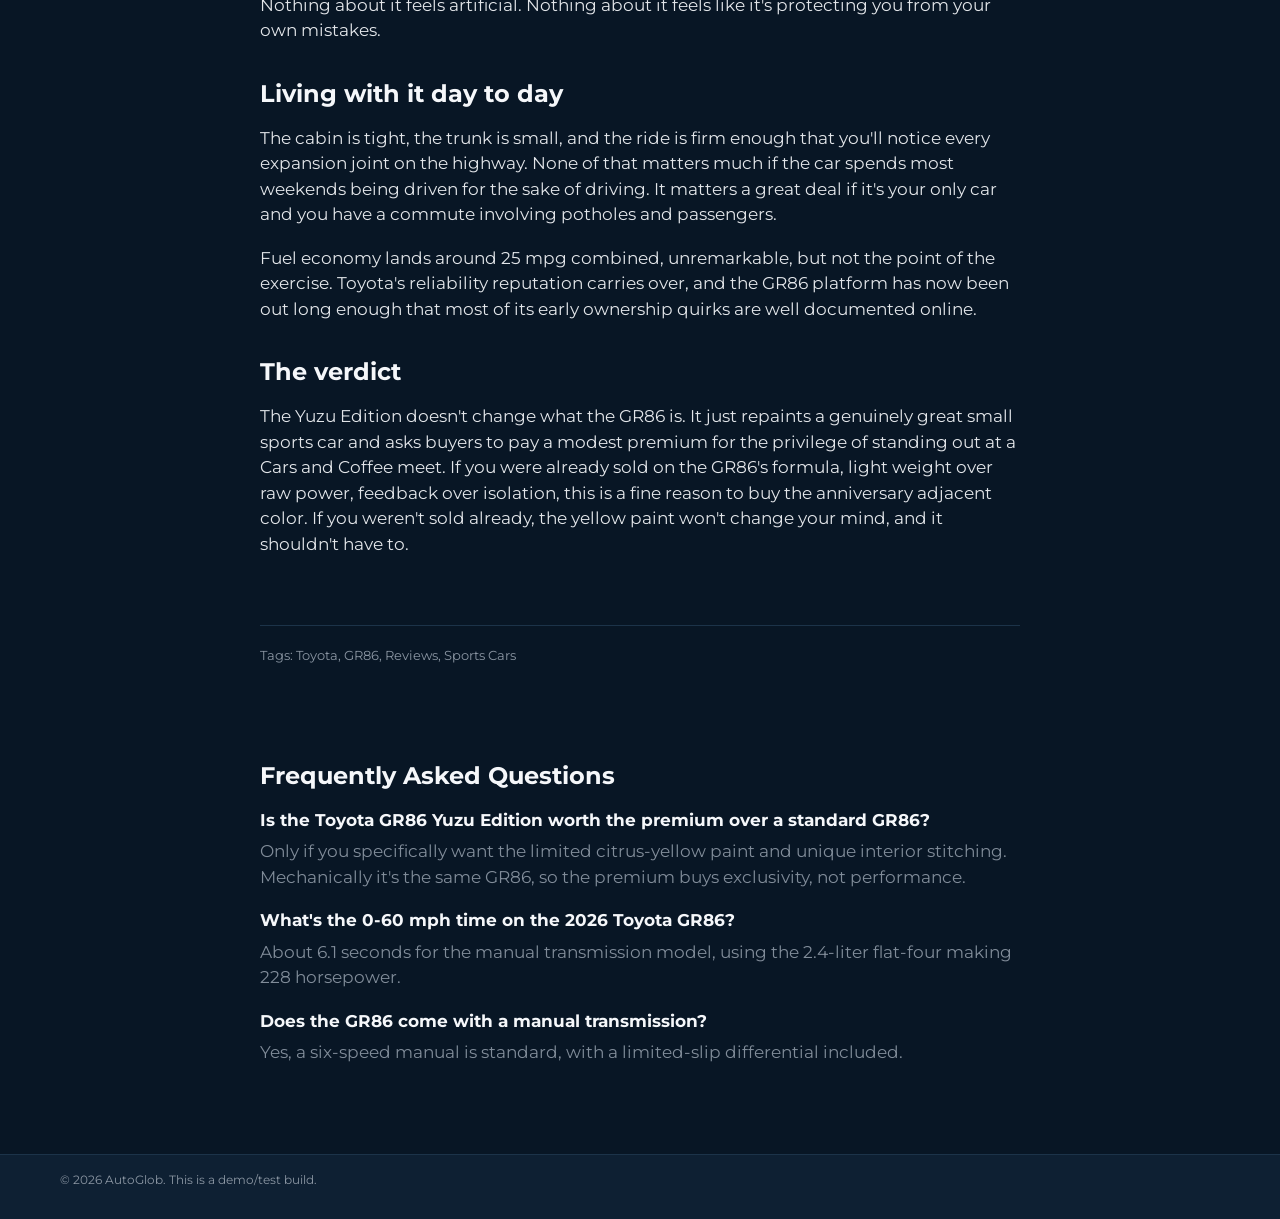
==== commit 528dc54c: "Add files via upload" ====
--- a/article-gr86-review.html
+++ b/article-gr86-review.html
@@ -21,7 +21,7 @@
 
 <link rel="preconnect" href="https://fonts.googleapis.com">
 <link href="https://fonts.googleapis.com/css2?family=Montserrat:wght@400;600;700;800&display=swap" rel="stylesheet">
-<link rel="stylesheet" href="style.css?v=5">
+<link rel="stylesheet" href="style.css?v=7">
 <link rel="canonical" href="https://test777-web.github.io/test-site/article-gr86-review.html">
 <script type="application/ld+json">
 {
@@ -89,9 +89,7 @@
 
 <div class="topbar">
   <div class="container">
-    <button class="linklike" onclick="openModal('newsletterModal')">Newsletter</button>
     <span id="searchToggle" style="cursor:pointer;" class="linklike">Search</span>
-    <button class="linklike" onclick="openModal('signinModal')">Sign in</button>
     <button class="theme-toggle" id="themeToggle" aria-label="Toggle light/dark theme"><svg class="icon-sun" viewBox="0 0 24 24"><circle cx="12" cy="12" r="4"/><path d="M12 2v2M12 20v2M4.9 4.9l1.4 1.4M17.7 17.7l1.4 1.4M2 12h2M20 12h2M4.9 19.1l1.4-1.4M17.7 6.3l1.4-1.4"/></svg><svg class="icon-moon" viewBox="0 0 24 24"><path d="M21 12.8A9 9 0 1 1 11.2 3 7 7 0 0 0 21 12.8Z"/></svg></button>
   </div>
 </div>
@@ -171,27 +169,6 @@
   </div>
 </footer>
 
-<div class="modal-overlay" id="newsletterModal">
-  <div class="modal-box">
-    <h3>Subscribe to AutoGlob</h3>
-    <p>Get new reviews and car news in your inbox. (Demo form, not yet connected to an email service.)</p>
-    <form id="newsletterForm">
-      <input type="email" placeholder="you@email.com" required>
-      <button type="submit" class="btn">Subscribe</button>
-    </form>
-    <p class="modal-msg" id="newsletterMsg">Thanks! This is a demo, no email was actually sent.</p>
-    <button class="close-modal" onclick="closeModal('newsletterModal')">Close</button>
-  </div>
-</div>
-
-<div class="modal-overlay" id="signinModal">
-  <div class="modal-box">
-    <h3>Sign in</h3>
-    <p>Accounts aren't set up yet on this demo build. This is a placeholder for when login is wired to a real backend.</p>
-    <button class="close-modal" onclick="closeModal('signinModal')">Close</button>
-  </div>
-</div>
-
 <script>
 (function () {
   var btn = document.getElementById("themeToggle");
@@ -212,6 +189,6 @@
   };
 })();
 </script>
-<script src="site.js?v=5"></script>
+<script src="site.js?v=7"></script>
 </body>
 </html>
--- a/style.css
+++ b/style.css
@@ -115,6 +115,9 @@
 .article-body{max-width:760px;margin:0 auto;padding-bottom:50px;font-size:17px;}
 .article-body p{margin-bottom:18px;color:var(--text);opacity:.92;}
 .article-body h2{font-size:24px;margin:32px 0 14px;}
+.article-body figure{margin:26px 0;}
+.article-body figure img{width:100%;border-radius:8px;aspect-ratio:16/9;object-fit:cover;}
+.article-body figcaption{font-size:13px;color:var(--text-muted);margin-top:8px;text-align:center;}
 .pull-quote{border-left:3px solid var(--accent);padding:6px 0 6px 18px;margin:24px 0;font-size:19px;font-style:italic;}
 .article-footer{max-width:760px;margin:0 auto;padding:20px 0 60px;border-top:1px solid var(--border);color:var(--text-muted);font-size:13px;}
 
